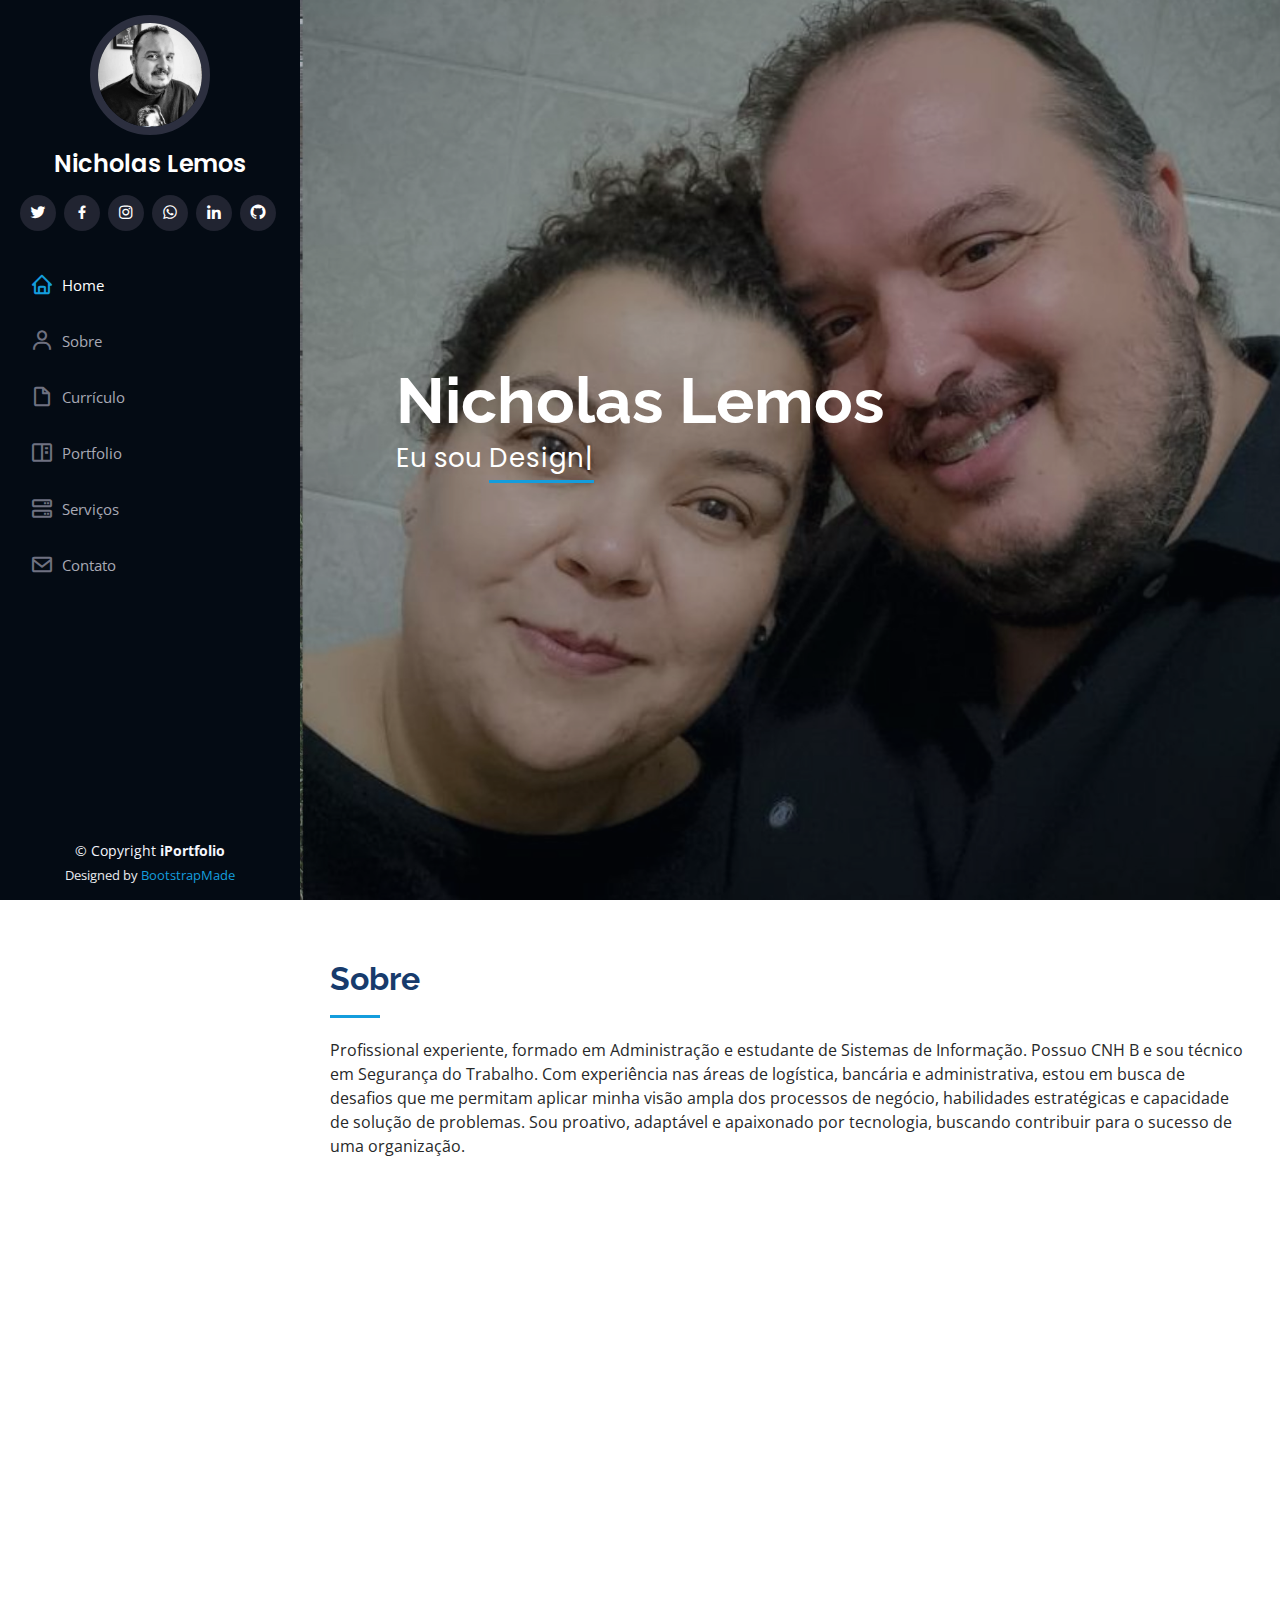
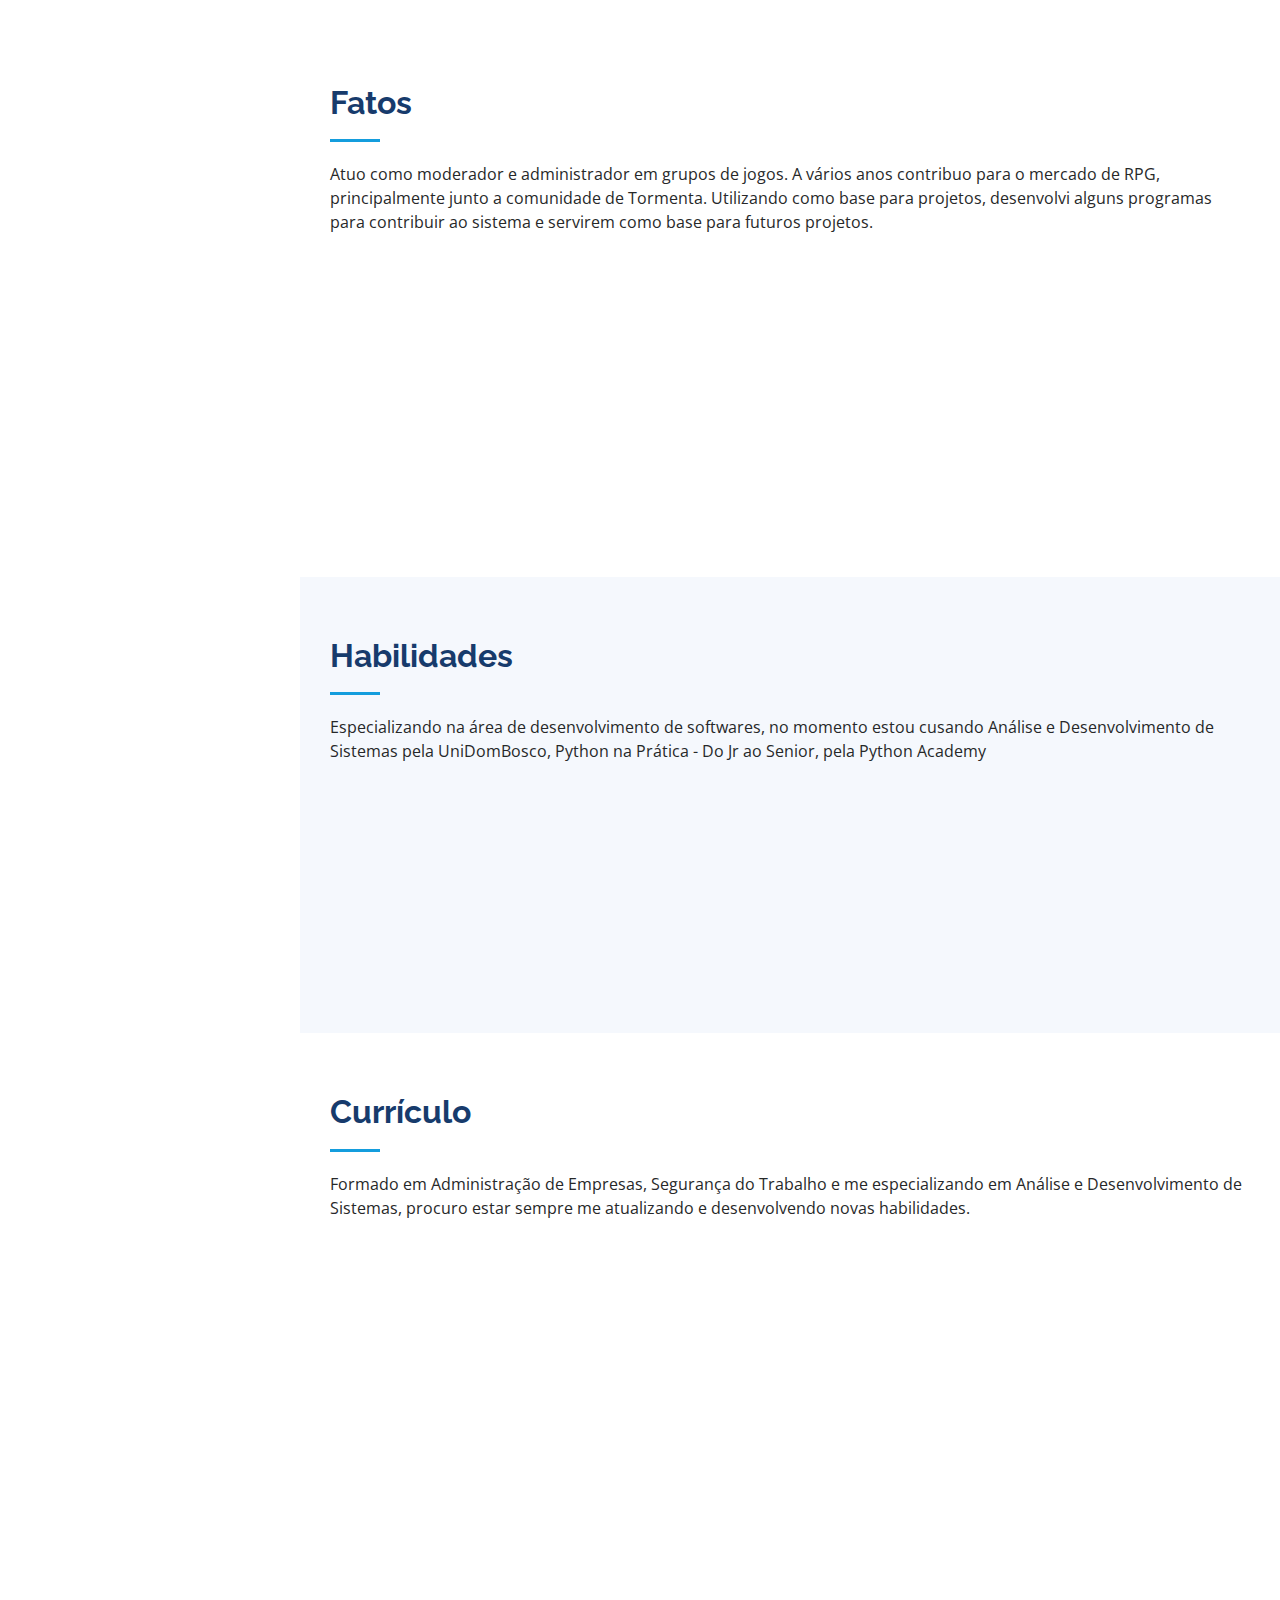
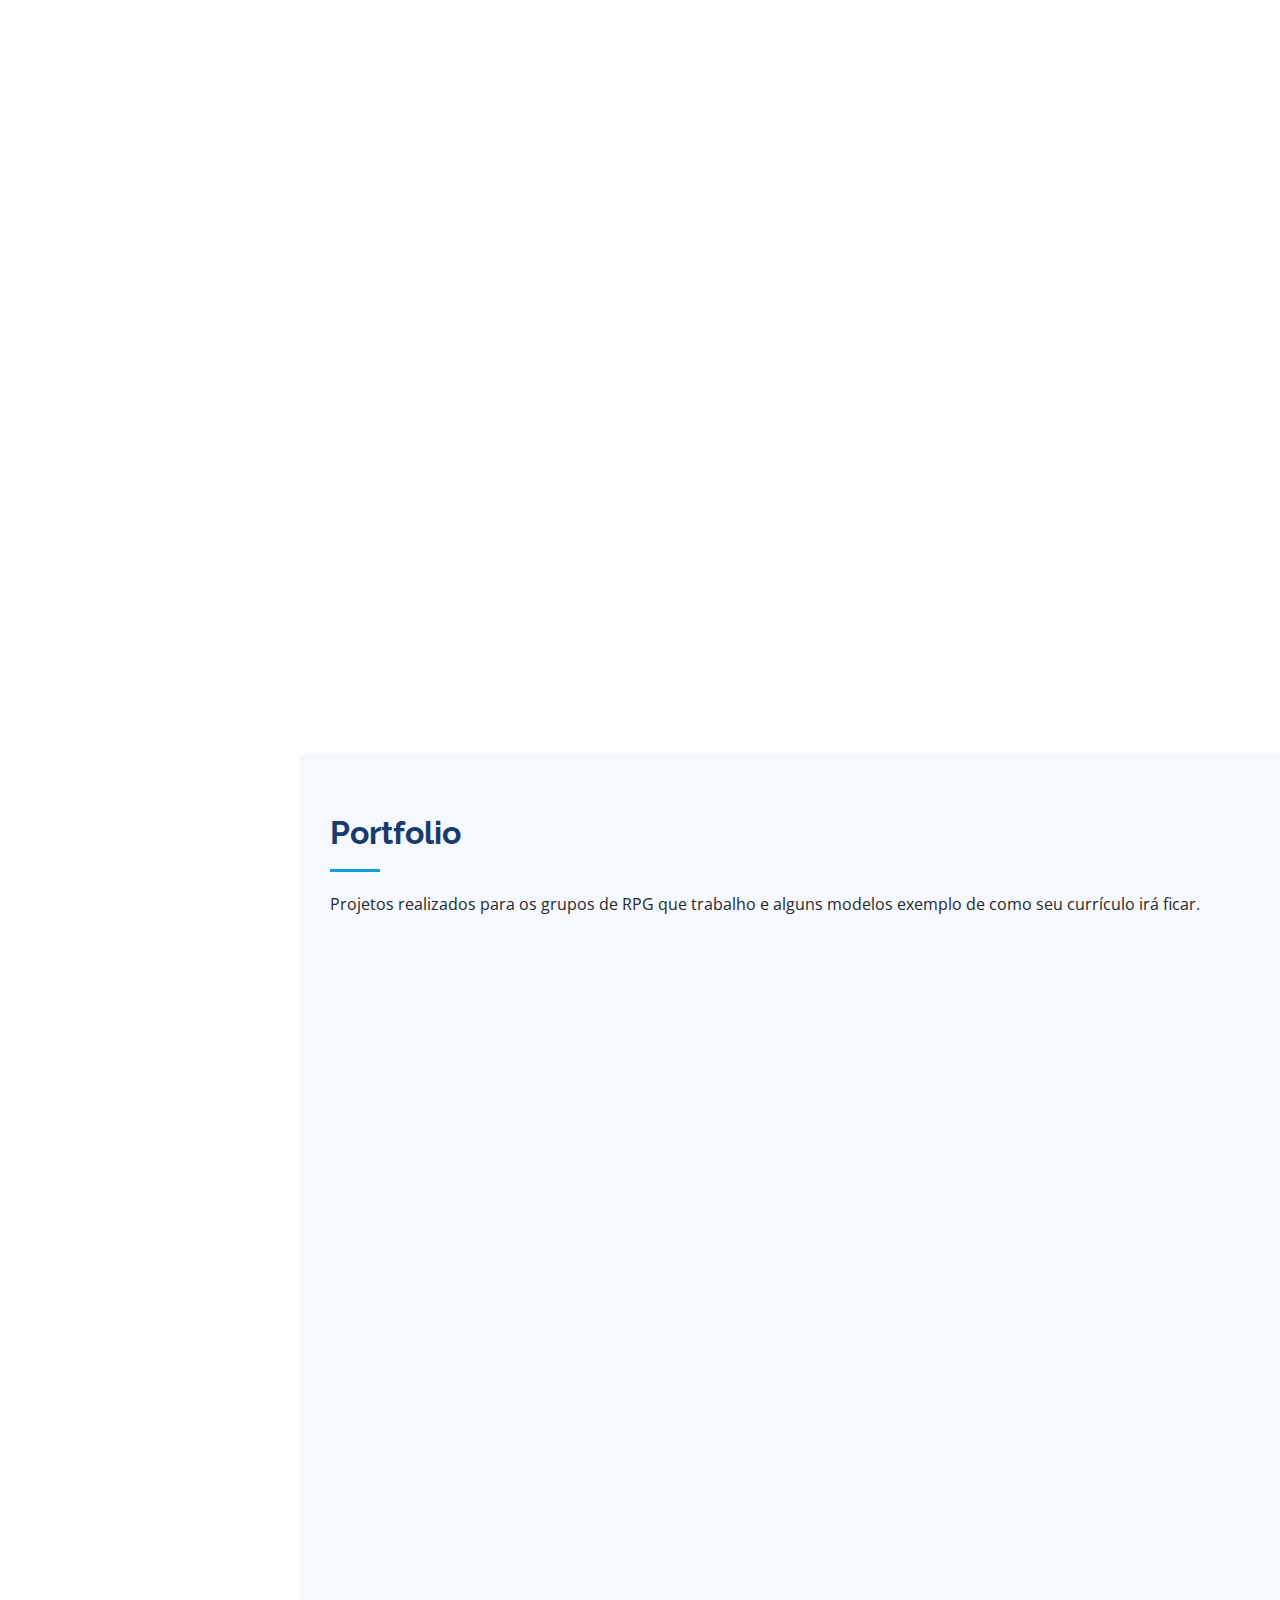
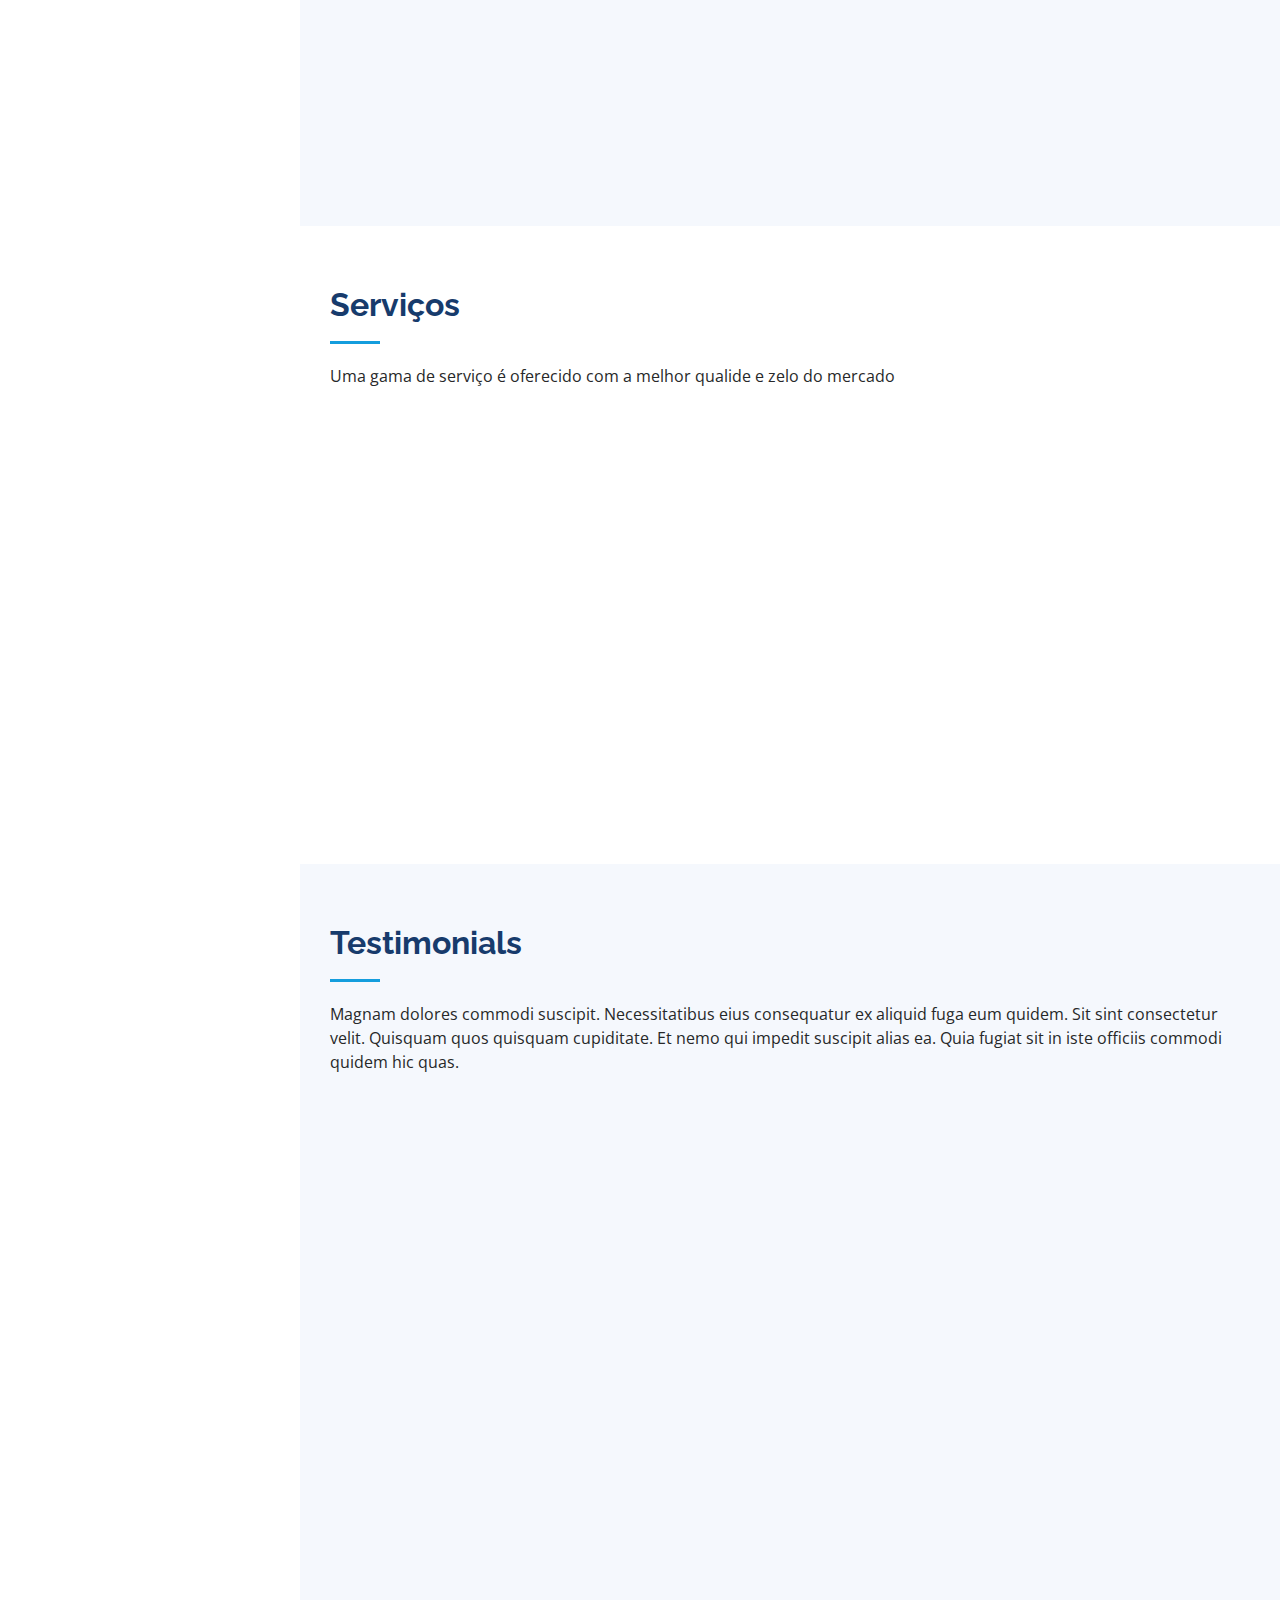
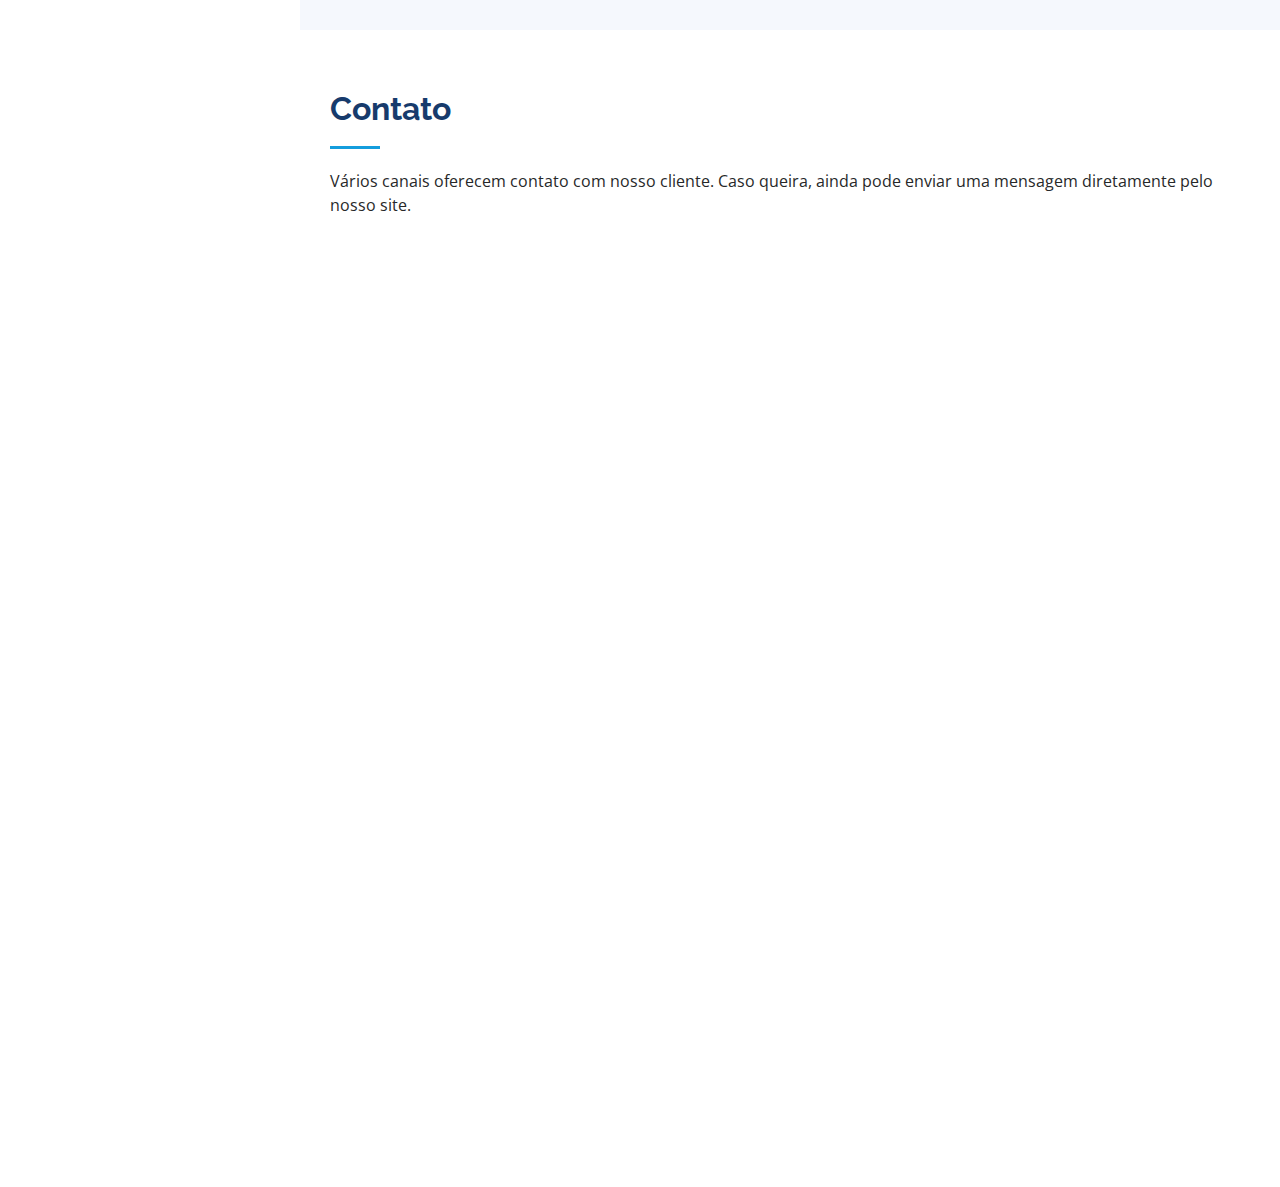
==== index.html @ f535d9cd "Update index.html" ====
<!DOCTYPE html>
<html lang="en">

<head>
  <meta charset="utf-8">
  <meta content="width=device-width, initial-scale=1.0" name="viewport">

  <title>iPortfolio Bootstrap Template - Index</title>
  <meta content="" name="description">
  <meta content="" name="keywords">

  <!-- Favicons -->
  <link href="assets/img/favicon.png" rel="icon">
  <link href="assets/img/apple-touch-icon.png" rel="apple-touch-icon">

  <!-- Google Fonts -->
  <link href="https://fonts.googleapis.com/css?family=Open+Sans:300,300i,400,400i,600,600i,700,700i|Raleway:300,300i,400,400i,500,500i,600,600i,700,700i|Poppins:300,300i,400,400i,500,500i,600,600i,700,700i" rel="stylesheet">

  <!-- Vendor CSS Files -->
  <link href="assets/vendor/aos/aos.css" rel="stylesheet">
  <link href="assets/vendor/bootstrap/css/bootstrap.min.css" rel="stylesheet">
  <link href="assets/vendor/bootstrap-icons/bootstrap-icons.css" rel="stylesheet">
  <link href="assets/vendor/boxicons/css/boxicons.min.css" rel="stylesheet">
  <link href="assets/vendor/glightbox/css/glightbox.min.css" rel="stylesheet">
  <link href="assets/vendor/swiper/swiper-bundle.min.css" rel="stylesheet">

  <!-- Template Main CSS File -->
  <link href="assets/css/style.css" rel="stylesheet">

  <!-- =======================================================
  * Template Name: iPortfolio
  * Updated: May 30 2023 with Bootstrap v5.3.0
  * Template URL: https://bootstrapmade.com/iportfolio-bootstrap-portfolio-websites-template/
  * Author: BootstrapMade.com
  * License: https://bootstrapmade.com/license/
  ======================================================== -->
</head>

<body>

  <!-- ======= Mobile nav toggle button ======= -->
  <i class="bi bi-list mobile-nav-toggle d-xl-none"></i>

  <!-- ======= Header ======= -->
  <header id="header">
    <div class="d-flex flex-column">

      <div class="profile">
        <img src="assets/img/profile-img.jpg" alt="" class="img-fluid rounded-circle">
        <h1 class="text-light"><a href="index.html">Nicholas Lemos</a></h1>
        <div class="social-links mt-3 text-center">
          <a href="https://twitter.com/Nicholemos" class="twitter" target="_blank"><i class="bx bxl-twitter"></i></a>
          <a href="https://www.facebook.com/nicholas.lemos" class="facebook" target="_blank"><i class="bx bxl-facebook"></i></a>
          <a href="https://www.instagram.com/nicholas.lemos/" class="instagram" target="_blank"><i class="bx bxl-instagram"></i></a>
          <a href="https://api.whatsapp.com/send?phone=5531992825753&text=Me%20chame,%20respondo%20o%20mais%20breve%20poss%C3%ADvel" class="whatsapp" target="_blank"><i class="bx bxl-whatsapp"></i></a>
          <a href="https://www.linkedin.com/in/nicholas-lemos/" class="linkedin" target="_blank"><i class="bx bxl-linkedin"></i></a>
          <a href="https://nicholemos.github.io/" class="github" target="_blank"><i class="bx bxl-github"></i></a>
        </div>
      </div>

      <nav id="navbar" class="nav-menu navbar">
        <ul>
          <li><a href="#hero" class="nav-link scrollto active"><i class="bx bx-home"></i> <span>Home</span></a></li>
          <li><a href="#about" class="nav-link scrollto"><i class="bx bx-user"></i> <span>Sobre</span></a></li>
          <li><a href="#resume" class="nav-link scrollto"><i class="bx bx-file-blank"></i> <span>Currículo</span></a></li>
          <li><a href="#portfolio" class="nav-link scrollto"><i class="bx bx-book-content"></i> <span>Portfolio</span></a></li>
          <li><a href="#services" class="nav-link scrollto"><i class="bx bx-server"></i> <span>Serviços</span></a></li>
          <li><a href="#contact" class="nav-link scrollto"><i class="bx bx-envelope"></i> <span>Contato</span></a></li>
        </ul>
      </nav><!-- .nav-menu -->
    </div>
  </header><!-- End Header -->

  <!-- ======= Hero Section ======= -->
  <section id="hero" class="d-flex flex-column justify-content-center align-items-center">
    <div class="hero-container" data-aos="fade-in">
      <h1>Nicholas Lemos</h1>
      <p>Eu sou <span class="typed" data-typed-items="Designer, Desenvolvedor, Freelancer, Fotógrafo, RPGista"></span></p>
    </div>
  </section><!-- End Hero -->

  <main id="main">

    <!-- ======= About Section ======= -->
    <section id="about" class="about">
      <div class="container">

        <div class="section-title">
          <h2>Sobre</h2>
          <p>Profissional experiente, formado em Administração e estudante de Sistemas de Informação. Possuo CNH B e sou técnico em Segurança do Trabalho. Com experiência nas áreas de logística, bancária e administrativa, estou em busca de desafios que me permitam aplicar minha visão ampla dos processos de negócio, habilidades estratégicas e capacidade de solução de problemas. Sou proativo, adaptável e apaixonado por tecnologia, buscando contribuir para o sucesso de uma organização.</p>
        </div>

        <div class="row">
          <div class="col-lg-4" data-aos="fade-right">
            <img src="assets/img/profile-img.jpg" class="img-fluid" alt="">
          </div>
          <div class="col-lg-8 pt-4 pt-lg-0 content" data-aos="fade-left">
            <h3>Web Designer &amp;Desenvolvedor Web.</h3>
            <p class="fst-italic">
              Tenho me especializado nas áreas de tecnologia, cursando Banco de Dados, Desenvolvimento de Jogos, Programação Web, Python, HTML, css, javascript. 
            </p>
            <div class="row">
              <div class="col-lg-6">
                <ul>
                  <li><i class="bi bi-chevron-right"></i> <strong>Nascimentop:</strong> <span>5 Março 1982</span></li>
                  <li><i class="bi bi-chevron-right"></i> <strong>Website:</strong> <span>https://nicholemos.github.io/</span></li>
                  <li><i class="bi bi-chevron-right"></i> <strong>Telefone:</strong> <span>+55 31 99282-5753</span></li>
                  <li><i class="bi bi-chevron-right"></i> <strong>Cidade:</strong> <span>Contagem, MG</span></li>
                </ul>
              </div>
              <div class="col-lg-6">
                <ul>
                  <li><i class="bi bi-chevron-right"></i> <strong>Age:</strong> <span>30</span></li>
                  <li><i class="bi bi-chevron-right"></i> <strong>Degree:</strong> <span>Master</span></li>
                  <li><i class="bi bi-chevron-right"></i> <strong>PhEmailone:</strong> <span>email@example.com</span></li>
                  <li><i class="bi bi-chevron-right"></i> <strong>Freelance:</strong> <span>Available</span></li>
                </ul>
              </div>
            </div>
            <p>
              Desde de a mudança de área, estou me especializando cada vez mais em tecnologia e ser reconhecido como profissional. Sei que ainda tenho muito a aprender, mas com as novidades e avanços, não existe melhor momento para estar estudando novamente.
            </p>
          </div>
        </div>

      </div>
    </section><!-- End About Section -->

    <!-- ======= Facts Section ======= -->
    <section id="facts" class="facts">
      <div class="container">

        <div class="section-title">
          <h2>Fatos</h2>
          <p>Atuo como moderador e administrador em grupos de jogos. A vários anos contribuo para o mercado de RPG, principalmente junto a comunidade de Tormenta. Utilizando como base para projetos, desenvolvi alguns programas para contribuir ao sistema e servirem como base para futuros projetos.</p>
        </div>

        <div class="row no-gutters">

          <div class="col-lg-3 col-md-6 d-md-flex align-items-md-stretch" data-aos="fade-up">
            <div class="count-box">
              <i class="bi bi-emoji-smile"></i>
              <span data-purecounter-start="0" data-purecounter-end="151" data-purecounter-duration="1" class="purecounter"></span>
              <p><strong>Clientes Satisfeitos</strong> Comunidade Tormenta 20 e servidor Armada de Vectorius</p>
            </div>
          </div>

          <div class="col-lg-3 col-md-6 d-md-flex align-items-md-stretch" data-aos="fade-up" data-aos-delay="100">
            <div class="count-box">
              <i class="bi bi-journal-richtext"></i>
              <span data-purecounter-start="0" data-purecounter-end="3" data-purecounter-duration="1" class="purecounter"></span>
              <p><strong>Projetos Concluídos</strong> Poucos por enquanto, mas todos dedicados e sempre evoluindo.</p>
            </div>
          </div>

          <div class="col-lg-3 col-md-6 d-md-flex align-items-md-stretch" data-aos="fade-up" data-aos-delay="200">
            <div class="count-box">
              <i class="bi bi-headset"></i>
              <span data-purecounter-start="0" data-purecounter-end="1000" data-purecounter-duration="1" class="purecounter"></span>
              <p><strong>Horas de Suporte</strong> Sempre disponível para ajudar</p>
            </div>
          </div>

          <div class="col-lg-3 col-md-6 d-md-flex align-items-md-stretch" data-aos="fade-up" data-aos-delay="300">
            <div class="count-box">
              <i class="bi bi-people"></i>
              <span data-purecounter-start="0" data-purecounter-end="12" data-purecounter-duration="1" class="purecounter"></span>
              <p><strong>Experiências</strong> Várias áreas de trabalho, vastos conhecimentos</p>
            </div>
          </div>

        </div>

      </div>
    </section><!-- End Facts Section -->

    <!-- ======= Skills Section ======= -->
    <section id="skills" class="skills section-bg">
      <div class="container">

        <div class="section-title">
          <h2>Habilidades</h2>
          <p>Especializando na área de desenvolvimento de softwares, no momento estou cusando Análise e Desenvolvimento de Sistemas pela UniDomBosco, Python na Prática - Do Jr ao Senior, pela Python Academy</p>
        </div>

        <div class="row skills-content">

          <div class="col-lg-6" data-aos="fade-up">

            <div class="progress">
              <span class="skill">HTML <i class="val">100%</i></span>
              <div class="progress-bar-wrap">
                <div class="progress-bar" role="progressbar" aria-valuenow="100" aria-valuemin="0" aria-valuemax="100"></div>
              </div>
            </div>

            <div class="progress">
              <span class="skill">CSS <i class="val">90%</i></span>
              <div class="progress-bar-wrap">
                <div class="progress-bar" role="progressbar" aria-valuenow="90" aria-valuemin="0" aria-valuemax="100"></div>
              </div>
            </div>

            <div class="progress">
              <span class="skill">JavaScript <i class="val">75%</i></span>
              <div class="progress-bar-wrap">
                <div class="progress-bar" role="progressbar" aria-valuenow="75" aria-valuemin="0" aria-valuemax="100"></div>
              </div>
            </div>

          </div>

          <div class="col-lg-6" data-aos="fade-up" data-aos-delay="100">

            <div class="progress">
              <span class="skill">PHP <i class="val">80%</i></span>
              <div class="progress-bar-wrap">
                <div class="progress-bar" role="progressbar" aria-valuenow="80" aria-valuemin="0" aria-valuemax="100"></div>
              </div>
            </div>

            <div class="progress">
              <span class="skill">Python <i class="val">70%</i></span>
              <div class="progress-bar-wrap">
                <div class="progress-bar" role="progressbar" aria-valuenow="70" aria-valuemin="0" aria-valuemax="100"></div>
              </div>
            </div>

            <div class="progress">
              <span class="skill">Photoshop <i class="val">55%</i></span>
              <div class="progress-bar-wrap">
                <div class="progress-bar" role="progressbar" aria-valuenow="55" aria-valuemin="0" aria-valuemax="100"></div>
              </div>
            </div>

          </div>

        </div>

      </div>
    </section><!-- End Skills Section -->

    <!-- ======= Resume Section ======= -->
    <section id="resume" class="resume">
      <div class="container">

        <div class="section-title">
          <h2>Currículo</h2>
          <p>Formado em Administração de Empresas, Segurança do Trabalho e me especializando em Análise e Desenvolvimento de Sistemas, procuro estar sempre me atualizando e desenvolvendo novas habilidades. </p>
        </div>

        <div class="row">
          <div class="col-lg-6" data-aos="fade-up">
            <h3 class="resume-title">Principal</h3>
            <div class="resume-item pb-0">
              <h4>Nicholas Lemos</h4>
              <p><em>Programador com experiência administrativa, pontual, focado em atender as necessidades dos clientes, mais de 10 anos atuando com gestão de pessoas e materiais.</em></p>
              <ul>
                <li>Rua Presbítero João Rosa da Silva, 858, Contagem, MG</li>
                <li>(31) 99282-5753</li>
                <li>nicholas.lemos.ceb@gmail.com</li>
              </ul>
            </div>

            <h3 class="resume-title">Formação</h3>
            <div class="resume-item">
              <h4>Análise e Desenvolvimento de Sistemas</h4>
              <h5>2023 - cursando</h5>
              <p><em>UniDomBosco, EAD</em></p>
              <p>Lógica Computacional Aplicada, Sistema de Informação, Sistemas Operacionais, Rede e Arquitetura de Computadores</p>
            </div>
            <div class="resume-item">
              <h4>Técnico em Segurança do Trabalho</h4>
              <h5>2013- 2015</h5>
              <p><em>SENAI Franca, Franca, SP</em></p>
              <p>Fundamentos de Saúde e Segurança do Trabalho, Riscos Ambientais, Avaliação de Agentes Ambientais, Desenvolvimento de Ações Educativas, Normas Regulamentadoras, Análise de Acidentes </p>
            </div>
            <div class="resume-item">
              <h4>Bacharelado em Administração de Empresas</h4>
              <h5>2006- 2009</h5>
              <p><em>Faculdade Promove de Sete Lagoas, Sete Lagoas, MG</em></p>
              <p>Disciplinas de Administração, Gestão Financeira, Introdução à Recursos Humanos, Práticas Administrativas</p>
            </div>
          </div>
          <div class="col-lg-6" data-aos="fade-up" data-aos-delay="100">
            <h3 class="resume-title">Experiencia Professional</h3>
            <div class="resume-item">
              <h4>COBRADOR INTERNO</h4>
              <h5>Julho 2019 - Setembro 2021</h5>
              <p><em>AÇÃO CONTACT CENTER, Belo Horizonte, MG </em></p>
              <ul>
                <li>Abordagem ativa de clientes</li>
                <li>Recuperação de crédito pessoal</li>
                <li>Negociação de dívidas em atraso / perdas</li>
              </ul>
            </div>
            <div class="resume-item">
              <h4>AGENTE CENSITÁRIO REGIONAL</h4>
              <h5>Agosto 2017 - Junho 2018</h5>
              <p><em>IBGE - Instituto Brasileiro de Geografia e Estatística, Pará de Minas, MG</em></p>
              <ul>
                <li>Gestão da equipe de Recenseadores e Agentes na realização do Censo Agropecuário 2017, Pará de Minas</li>
                <li>Vistoria de setores, planejamento de escalas, gestão de recursos e pessoal</li>
                <li>Relatórios de produtividade e distribuição de tarefas</li>
              </ul>
            </div>
          </div>
        </div>

      </div>
    </section><!-- End Resume Section -->

    <!-- ======= Portfolio Section ======= -->
    <section id="portfolio" class="portfolio section-bg">
      <div class="container">

        <div class="section-title">
          <h2>Portfolio</h2>
          <p>Projetos realizados para os grupos de RPG que trabalho e alguns modelos exemplo de como seu currículo irá ficar. </p>
        </div>

        <div class="row" data-aos="fade-up">
          <div class="col-lg-12 d-flex justify-content-center">
            <ul id="portfolio-flters">
              <li data-filter="*" class="filter-active">All</li>
              <li data-filter=".filter-app">App</li>
              <li data-filter=".filter-card">Card</li>
              <li data-filter=".filter-web">Web</li>
            </ul>
          </div>
        </div>

        <div class="row portfolio-container" data-aos="fade-up" data-aos-delay="100">

          <div class="col-lg-4 col-md-6 portfolio-item filter-app">
            <div class="portfolio-wrap">
              <img src="assets/img/portfolio/portfolio-1.jpg" class="img-fluid" alt="">
              <div class="portfolio-links">
                <a href="assets/img/portfolio/portfolio-1.jpg" data-gallery="portfolioGallery" class="portfolio-lightbox" title="App 1"><i class="bx bx-plus"></i></a>
                <a href="https://nicholemos.github.io/" target="_blank" title="More Details"><i class="bx bx-link"></i></a>
              </div>
            </div>
          </div>

          <div class="col-lg-4 col-md-6 portfolio-item filter-web">
            <div class="portfolio-wrap">
              <img src="assets/img/portfolio/portfolio-2.jpg" class="img-fluid" alt="">
              <div class="portfolio-links">
                <a href="assets/img/portfolio/portfolio-2.jpg" data-gallery="portfolioGallery" class="portfolio-lightbox" title="Web 3"><i class="bx bx-plus"></i></a>
                <a href="portfolio-details.html" title="More Details"><i class="bx bx-link"></i></a>
              </div>
            </div>
          </div>

          <div class="col-lg-4 col-md-6 portfolio-item filter-app">
            <div class="portfolio-wrap">
              <img src="assets/img/portfolio/portfolio-3.jpg" class="img-fluid" alt="">
              <div class="portfolio-links">
                <a href="assets/img/portfolio/portfolio-3.jpg" data-gallery="portfolioGallery" class="portfolio-lightbox" title="App 2"><i class="bx bx-plus"></i></a>
                <a href="https://nicholemos.github.io/calculadoraND_Tormenta/" target="_blank" title="More Details"><i class="bx bx-link"></i></a>
              </div>
            </div>
          </div>

          <div class="col-lg-4 col-md-6 portfolio-item filter-card">
            <div class="portfolio-wrap">
              <img src="assets/img/portfolio/portfolio-4.jpg" class="img-fluid" alt="">
              <div class="portfolio-links">
                <a href="assets/img/portfolio/portfolio-4.jpg" data-gallery="portfolioGallery" class="portfolio-lightbox" title="Card 2"><i class="bx bx-plus"></i></a>
                <a href="portfolio-details.html" title="More Details"><i class="bx bx-link"></i></a>
              </div>
            </div>
          </div>

          <div class="col-lg-4 col-md-6 portfolio-item filter-web">
            <div class="portfolio-wrap">
              <img src="assets/img/portfolio/portfolio-5.jpg" class="img-fluid" alt="">
              <div class="portfolio-links">
                <a href="assets/img/portfolio/portfolio-5.jpg" data-gallery="portfolioGallery" class="portfolio-lightbox" title="Web 2"><i class="bx bx-plus"></i></a>
                <a href="portfolio-details.html" title="More Details"><i class="bx bx-link"></i></a>
              </div>
            </div>
          </div>

          <div class="col-lg-4 col-md-6 portfolio-item filter-app">
            <div class="portfolio-wrap">
              <img src="assets/img/portfolio/portfolio-6.jpg" class="img-fluid" alt="">
              <div class="portfolio-links">
                <a href="assets/img/portfolio/portfolio-6.jpg" data-gallery="portfolioGallery" class="portfolio-lightbox" title="App 3"><i class="bx bx-plus"></i></a>
                <a href="https://nicholemos.github.io/Dominio/" target="_blank" title="More Details"><i class="bx bx-link"></i></a>
              </div>
            </div>
          </div>

          <div class="col-lg-4 col-md-6 portfolio-item filter-card">
            <div class="portfolio-wrap">
              <img src="assets/img/portfolio/portfolio-7.jpg" class="img-fluid" alt="">
              <div class="portfolio-links">
                <a href="assets/img/portfolio/portfolio-7.jpg" data-gallery="portfolioGallery" class="portfolio-lightbox" title="Card 1"><i class="bx bx-plus"></i></a>
                <a href="portfolio-details.html" title="More Details"><i class="bx bx-link"></i></a>
              </div>
            </div>
          </div>

          <div class="col-lg-4 col-md-6 portfolio-item filter-card">
            <div class="portfolio-wrap">
              <img src="assets/img/portfolio/portfolio-8.jpg" class="img-fluid" alt="">
              <div class="portfolio-links">
                <a href="assets/img/portfolio/portfolio-8.jpg" data-gallery="portfolioGallery" class="portfolio-lightbox" title="Card 3"><i class="bx bx-plus"></i></a>
                <a href="portfolio-details.html" title="More Details"><i class="bx bx-link"></i></a>
              </div>
            </div>
          </div>

          <div class="col-lg-4 col-md-6 portfolio-item filter-web">
            <div class="portfolio-wrap">
              <img src="assets/img/portfolio/portfolio-9.jpg" class="img-fluid" alt="">
              <div class="portfolio-links">
                <a href="assets/img/portfolio/portfolio-9.jpg" data-gallery="portfolioGallery" class="portfolio-lightbox" title="Web 3"><i class="bx bx-plus"></i></a>
                <a href="portfolio-details.html" title="More Details"><i class="bx bx-link"></i></a>
              </div>
            </div>
          </div>

        </div>

      </div>
    </section><!-- End Portfolio Section -->

    <!-- ======= Services Section ======= -->
    <section id="services" class="services">
      <div class="container">

        <div class="section-title">
          <h2>Serviços</h2>
          <p>Uma gama de serviço é oferecido com a melhor qualide e zelo do mercado</p>
        </div>

        <div class="row">
          <div class="col-lg-4 col-md-6 icon-box" data-aos="fade-up">
            <div class="icon"><i class="bi bi-briefcase"></i></div>
            <h4 class="title"><a href="">Mala Direta</a></h4>
            <p class="description">Envie as atualizações diretamente a seus clientes. Com a mala direta, eles ficam sabendo das suas novidades antes de todos.</p>
          </div>
          <div class="col-lg-4 col-md-6 icon-box" data-aos="fade-up" data-aos-delay="100">
            <div class="icon"><i class="bi bi-card-checklist"></i></div>
            <h4 class="title"><a href="">Dolor Sitema</a></h4>
            <p class="description">Minim veniam, quis nostrud exercitation ullamco laboris nisi ut aliquip ex ea commodo consequat tarad limino ata</p>
          </div>
          <div class="col-lg-4 col-md-6 icon-box" data-aos="fade-up" data-aos-delay="200">
            <div class="icon"><i class="bi bi-bar-chart"></i></div>
            <h4 class="title"><a href="">Sed ut perspiciatis</a></h4>
            <p class="description">Duis aute irure dolor in reprehenderit in voluptate velit esse cillum dolore eu fugiat nulla pariatur</p>
          </div>
          <div class="col-lg-4 col-md-6 icon-box" data-aos="fade-up" data-aos-delay="300">
            <div class="icon"><i class="bi bi-binoculars"></i></div>
            <h4 class="title"><a href="">Magni Dolores</a></h4>
            <p class="description">Excepteur sint occaecat cupidatat non proident, sunt in culpa qui officia deserunt mollit anim id est laborum</p>
          </div>
          <div class="col-lg-4 col-md-6 icon-box" data-aos="fade-up" data-aos-delay="400">
            <div class="icon"><i class="bi bi-brightness-high"></i></div>
            <h4 class="title"><a href="">Nemo Enim</a></h4>
            <p class="description">At vero eos et accusamus et iusto odio dignissimos ducimus qui blanditiis praesentium voluptatum deleniti atque</p>
          </div>
          <div class="col-lg-4 col-md-6 icon-box" data-aos="fade-up" data-aos-delay="500">
            <div class="icon"><i class="bi bi-calendar4-week"></i></div>
            <h4 class="title"><a href="">Eiusmod Tempor</a></h4>
            <p class="description">Et harum quidem rerum facilis est et expedita distinctio. Nam libero tempore, cum soluta nobis est eligendi</p>
          </div>
        </div>

      </div>
    </section><!-- End Services Section -->

    <!-- ======= Testimonials Section ======= -->
    <section id="testimonials" class="testimonials section-bg">
      <div class="container">

        <div class="section-title">
          <h2>Testimonials</h2>
          <p>Magnam dolores commodi suscipit. Necessitatibus eius consequatur ex aliquid fuga eum quidem. Sit sint consectetur velit. Quisquam quos quisquam cupiditate. Et nemo qui impedit suscipit alias ea. Quia fugiat sit in iste officiis commodi quidem hic quas.</p>
        </div>

        <div class="testimonials-slider swiper" data-aos="fade-up" data-aos-delay="100">
          <div class="swiper-wrapper">

            <div class="swiper-slide">
              <div class="testimonial-item" data-aos="fade-up">
                <p>
                  <i class="bx bxs-quote-alt-left quote-icon-left"></i>
                  Proin iaculis purus consequat sem cure digni ssim donec porttitora entum suscipit rhoncus. Accusantium quam, ultricies eget id, aliquam eget nibh et. Maecen aliquam, risus at semper.
                  <i class="bx bxs-quote-alt-right quote-icon-right"></i>
                </p>
                <img src="assets/img/testimonials/testimonials-1.jpg" class="testimonial-img" alt="">
                <h3>Saul Goodman</h3>
                <h4>Ceo &amp; Founder</h4>
              </div>
            </div><!-- End testimonial item -->

            <div class="swiper-slide">
              <div class="testimonial-item" data-aos="fade-up" data-aos-delay="100">
                <p>
                  <i class="bx bxs-quote-alt-left quote-icon-left"></i>
                  Export tempor illum tamen malis malis eram quae irure esse labore quem cillum quid cillum eram malis quorum velit fore eram velit sunt aliqua noster fugiat irure amet legam anim culpa.
                  <i class="bx bxs-quote-alt-right quote-icon-right"></i>
                </p>
                <img src="assets/img/testimonials/testimonials-2.jpg" class="testimonial-img" alt="">
                <h3>Sara Wilsson</h3>
                <h4>Designer</h4>
              </div>
            </div><!-- End testimonial item -->

            <div class="swiper-slide">
              <div class="testimonial-item" data-aos="fade-up" data-aos-delay="200">
                <p>
                  <i class="bx bxs-quote-alt-left quote-icon-left"></i>
                  Enim nisi quem export duis labore cillum quae magna enim sint quorum nulla quem veniam duis minim tempor labore quem eram duis noster aute amet eram fore quis sint minim.
                  <i class="bx bxs-quote-alt-right quote-icon-right"></i>
                </p>
                <img src="assets/img/testimonials/testimonials-3.jpg" class="testimonial-img" alt="">
                <h3>Jena Karlis</h3>
                <h4>Store Owner</h4>
              </div>
            </div><!-- End testimonial item -->

            <div class="swiper-slide">
              <div class="testimonial-item" data-aos="fade-up" data-aos-delay="300">
                <p>
                  <i class="bx bxs-quote-alt-left quote-icon-left"></i>
                  Fugiat enim eram quae cillum dolore dolor amet nulla culpa multos export minim fugiat minim velit minim dolor enim duis veniam ipsum anim magna sunt elit fore quem dolore labore illum veniam.
                  <i class="bx bxs-quote-alt-right quote-icon-right"></i>
                </p>
                <img src="assets/img/testimonials/testimonials-4.jpg" class="testimonial-img" alt="">
                <h3>Matt Brandon</h3>
                <h4>Freelancer</h4>
              </div>
            </div><!-- End testimonial item -->

            <div class="swiper-slide">
              <div class="testimonial-item" data-aos="fade-up" data-aos-delay="400">
                <p>
                  <i class="bx bxs-quote-alt-left quote-icon-left"></i>
                  Quis quorum aliqua sint quem legam fore sunt eram irure aliqua veniam tempor noster veniam enim culpa labore duis sunt culpa nulla illum cillum fugiat legam esse veniam culpa fore nisi cillum quid.
                  <i class="bx bxs-quote-alt-right quote-icon-right"></i>
                </p>
                <img src="assets/img/testimonials/testimonials-5.jpg" class="testimonial-img" alt="">
                <h3>John Larson</h3>
                <h4>Entrepreneur</h4>
              </div>
            </div><!-- End testimonial item -->

          </div>
          <div class="swiper-pagination"></div>
        </div>

      </div>
    </section><!-- End Testimonials Section -->

    <!-- ======= Contact Section ======= -->
    <section id="contact" class="contact">
      <div class="container">

        <div class="section-title">
          <h2>Contato</h2>
          <p>Vários canais oferecem contato com nosso cliente. Caso queira, ainda pode enviar uma mensagem diretamente pelo nosso site.</p>
        </div>

        <div class="row" data-aos="fade-in">

          <div class="col-lg-5 d-flex align-items-stretch">
            <div class="info">
              <div class="address">
                <i class="bi bi-geo-alt"></i>
                <h4>Endereço:</h4>
                <p>Rua Presbítero João Rosa da Silva, 858 B, Santa Helena, Contagem -MG. CEP 32015-190</p>
              </div>

              <div class="email">
                <i class="bi bi-envelope"></i>
                <h4>Email:</h4>
                <p>nicholas.lemos.ceb@gmail.com</p>
              </div>

              <div class="phone">
                <i class="bi bi-phone"></i>
                <h4>Telefone/whatsapp:</h4>
                <p>(31) 99282-5753</p>
              </div>

              <iframe src="https://www.google.com/maps/embed?pb=!1m18!1m12!1m3!1d3750.9919276075134!2d-44.099450999999995!3d-19.924745!2m3!1f0!2f0!3f0!3m2!1i1024!2i768!4f13.1!3m3!1m2!1s0xa6eab248628ea9%3A0xddfb5dccefed7f16!2sR.%20Presb%C3%ADtero%20Jo%C3%A3o%20Rosa%20da%20Silva%2C%20858%20-%20A%20Definir%20Em%20Campo%2C%20Contagem%20-%20MG%2C%2032015-190!5e0!3m2!1spt-BR!2sbr!4v1687969355535!5m2!1spt-BR!2sbr" width="600" height="450" style="border:0;" allowfullscreen="" loading="lazy" referrerpolicy="no-referrer-when-downgrade"></iframe>
            </div>

          </div>

          <div class="col-lg-7 mt-5 mt-lg-0 d-flex align-items-stretch">
            <form action="forms/contact.php" method="post" role="form" class="php-email-form">
              <div class="row">
                <div class="form-group col-md-6">
                  <label for="name">Seu Nome</label>
                  <input type="text" name="name" class="form-control" id="name" required>
                </div>
                <div class="form-group col-md-6">
                  <label for="name">Seu Email</label>
                  <input type="email" class="form-control" name="email" id="email" required>
                </div>
              </div>
              <div class="form-group">
                <label for="name">Assunto</label>
                <input type="text" class="form-control" name="subject" id="subject" required>
              </div>
              <div class="form-group">
                <label for="name">Mensagem</label>
                <textarea class="form-control" name="message" rows="10" required></textarea>
              </div>
              <div class="my-3">
                <div class="loading">Carregando</div>
                <div class="error-message"></div>
                <div class="sent-message">Sua mensagem foi enviada. Logo lhe retornaremos. Obrigado!</div>
              </div>
              <div class="text-center"><button type="submit">Enviar Mensagem</button></div>
            </form>
          </div>

        </div>

      </div>
    </section><!-- End Contact Section -->

  </main><!-- End #main -->

  <!-- ======= Footer ======= -->
  <footer id="footer">
    <div class="container">
      <div class="copyright">
        &copy; Copyright <strong><span>iPortfolio</span></strong>
      </div>
      <div class="credits">
        <!-- All the links in the footer should remain intact. -->
        <!-- You can delete the links only if you purchased the pro version. -->
        <!-- Licensing information: https://bootstrapmade.com/license/ -->
        <!-- Purchase the pro version with working PHP/AJAX contact form: https://bootstrapmade.com/iportfolio-bootstrap-portfolio-websites-template/ -->
        Designed by <a href="https://bootstrapmade.com/">BootstrapMade</a>
      </div>
    </div>
  </footer><!-- End  Footer -->

  <a href="#" class="back-to-top d-flex align-items-center justify-content-center"><i class="bi bi-arrow-up-short"></i></a>

  <!-- Vendor JS Files -->
  <script src="assets/vendor/purecounter/purecounter_vanilla.js"></script>
  <script src="assets/vendor/aos/aos.js"></script>
  <script src="assets/vendor/bootstrap/js/bootstrap.bundle.min.js"></script>
  <script src="assets/vendor/glightbox/js/glightbox.min.js"></script>
  <script src="assets/vendor/isotope-layout/isotope.pkgd.min.js"></script>
  <script src="assets/vendor/swiper/swiper-bundle.min.js"></script>
  <script src="assets/vendor/typed.js/typed.umd.js"></script>
  <script src="assets/vendor/waypoints/noframework.waypoints.js"></script>
  <script src="assets/vendor/php-email-form/validate.js"></script>

  <!-- Template Main JS File -->
  <script src="assets/js/main.js"></script>

</body>

</html>
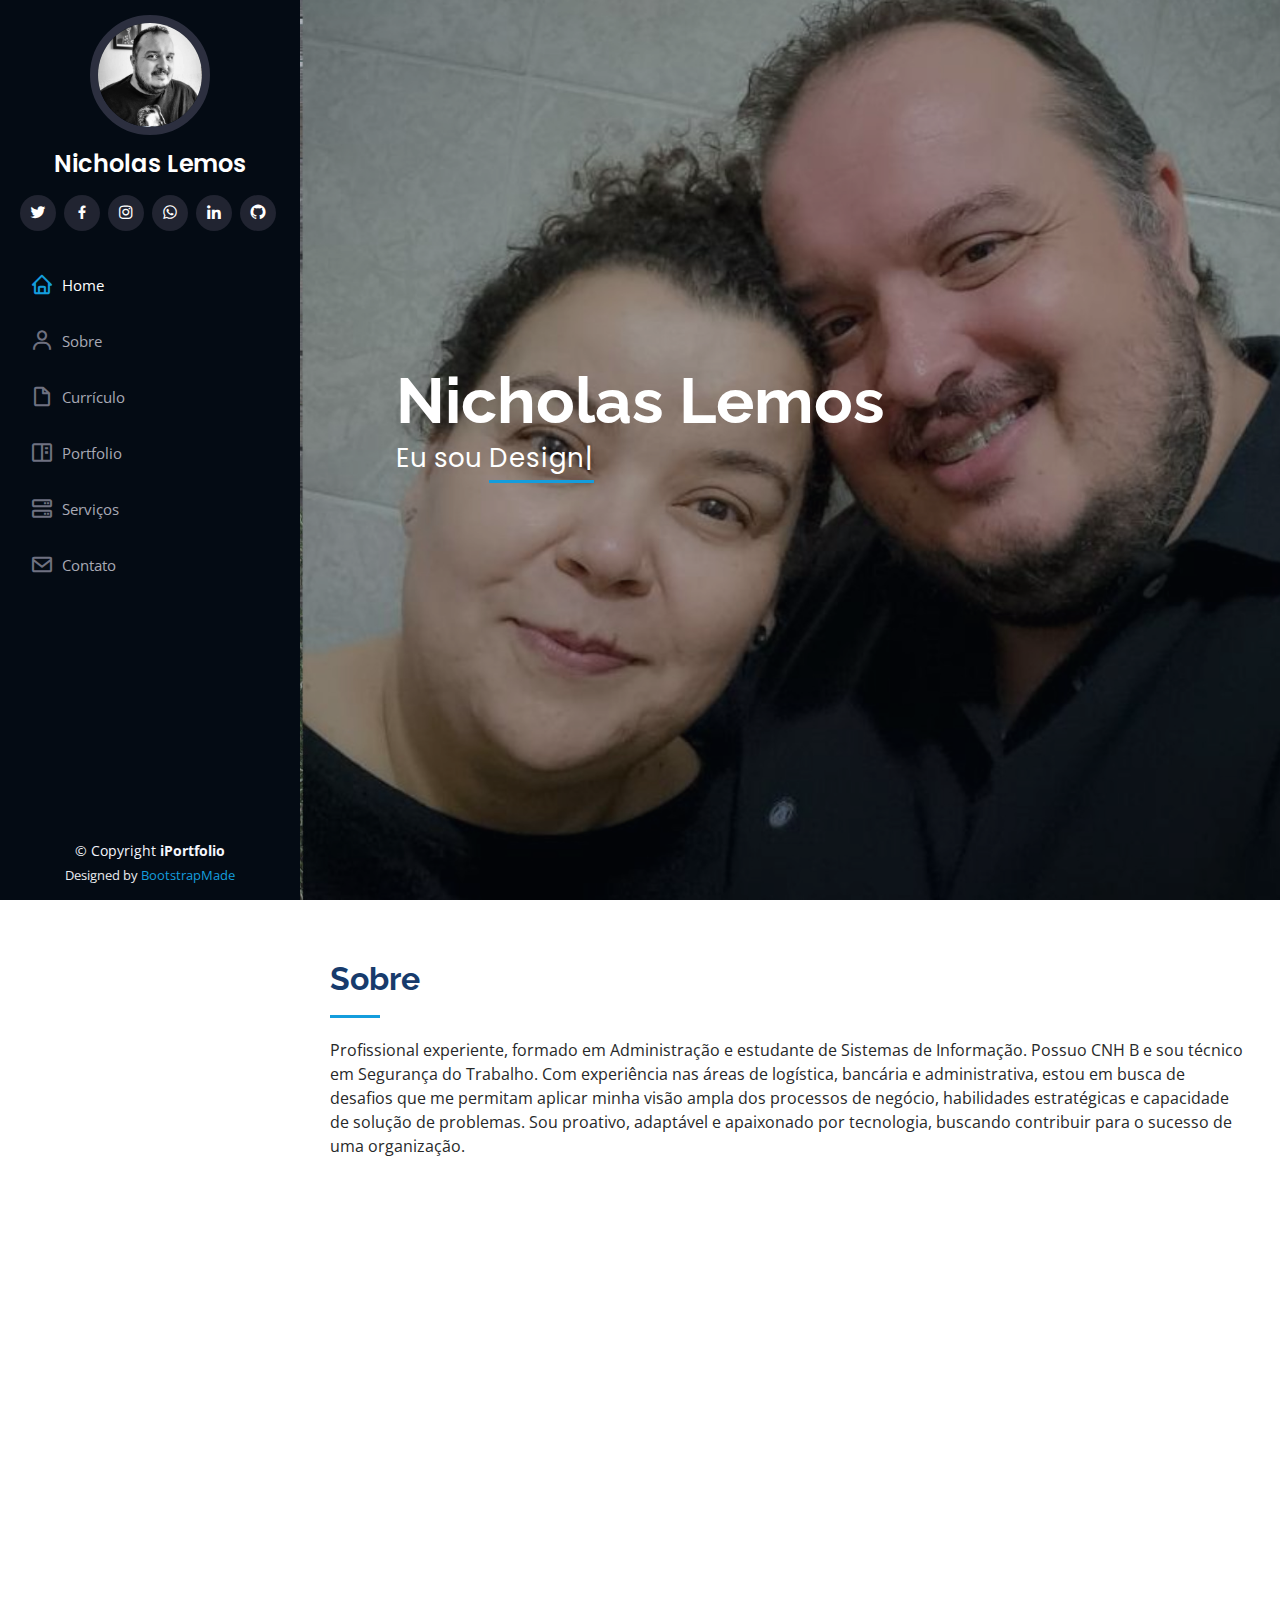
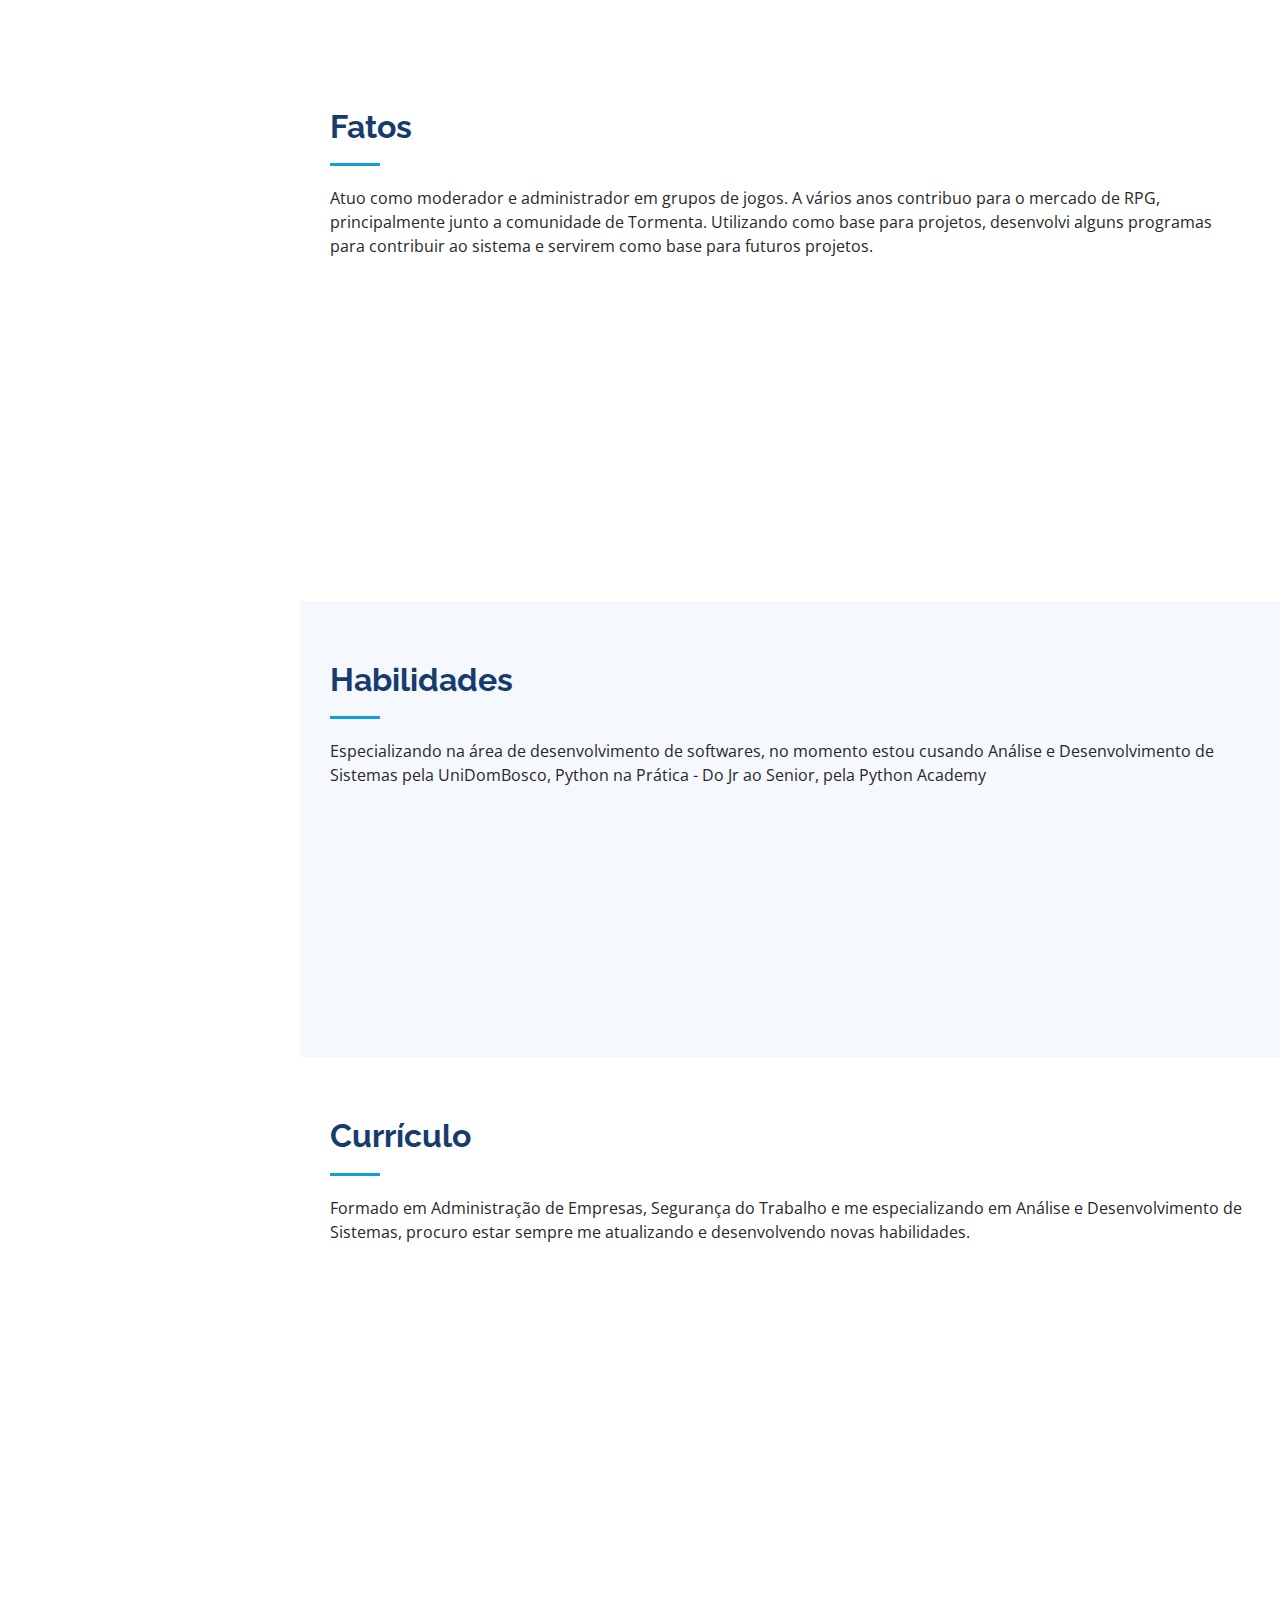
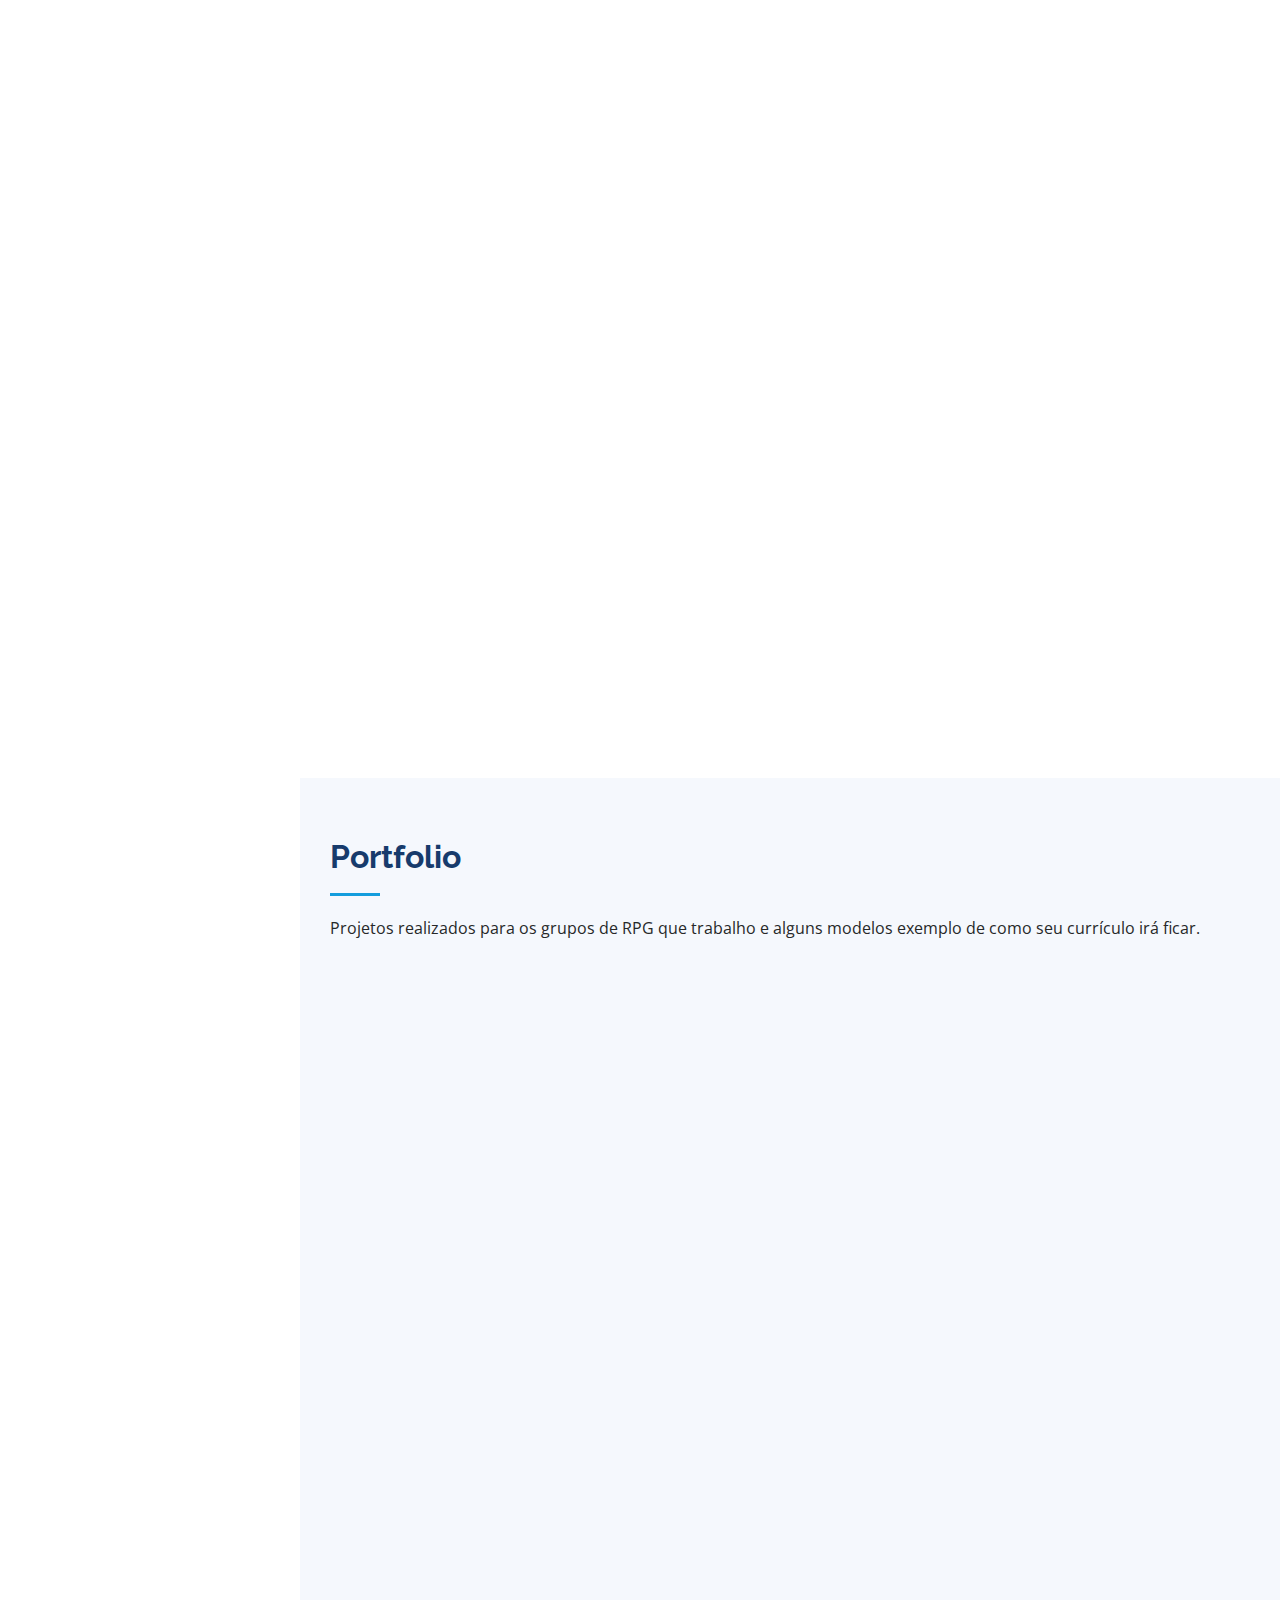
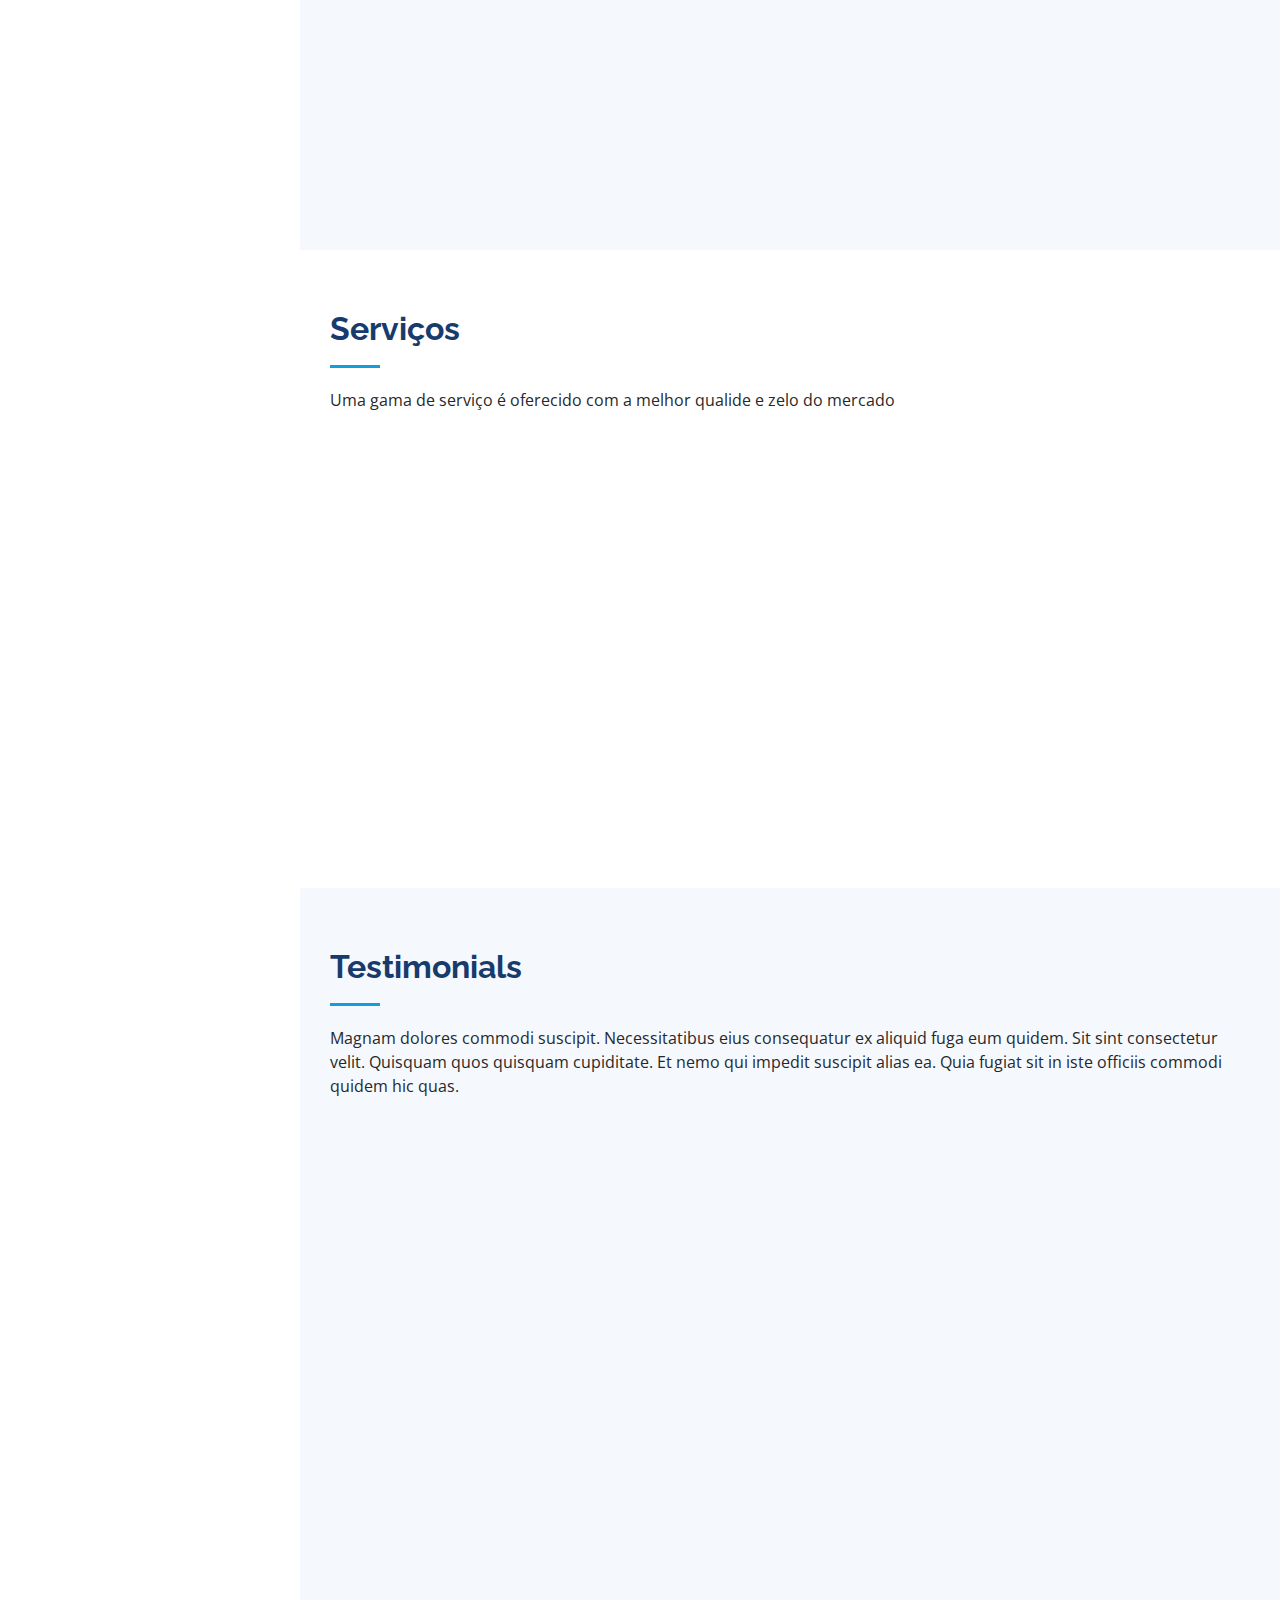
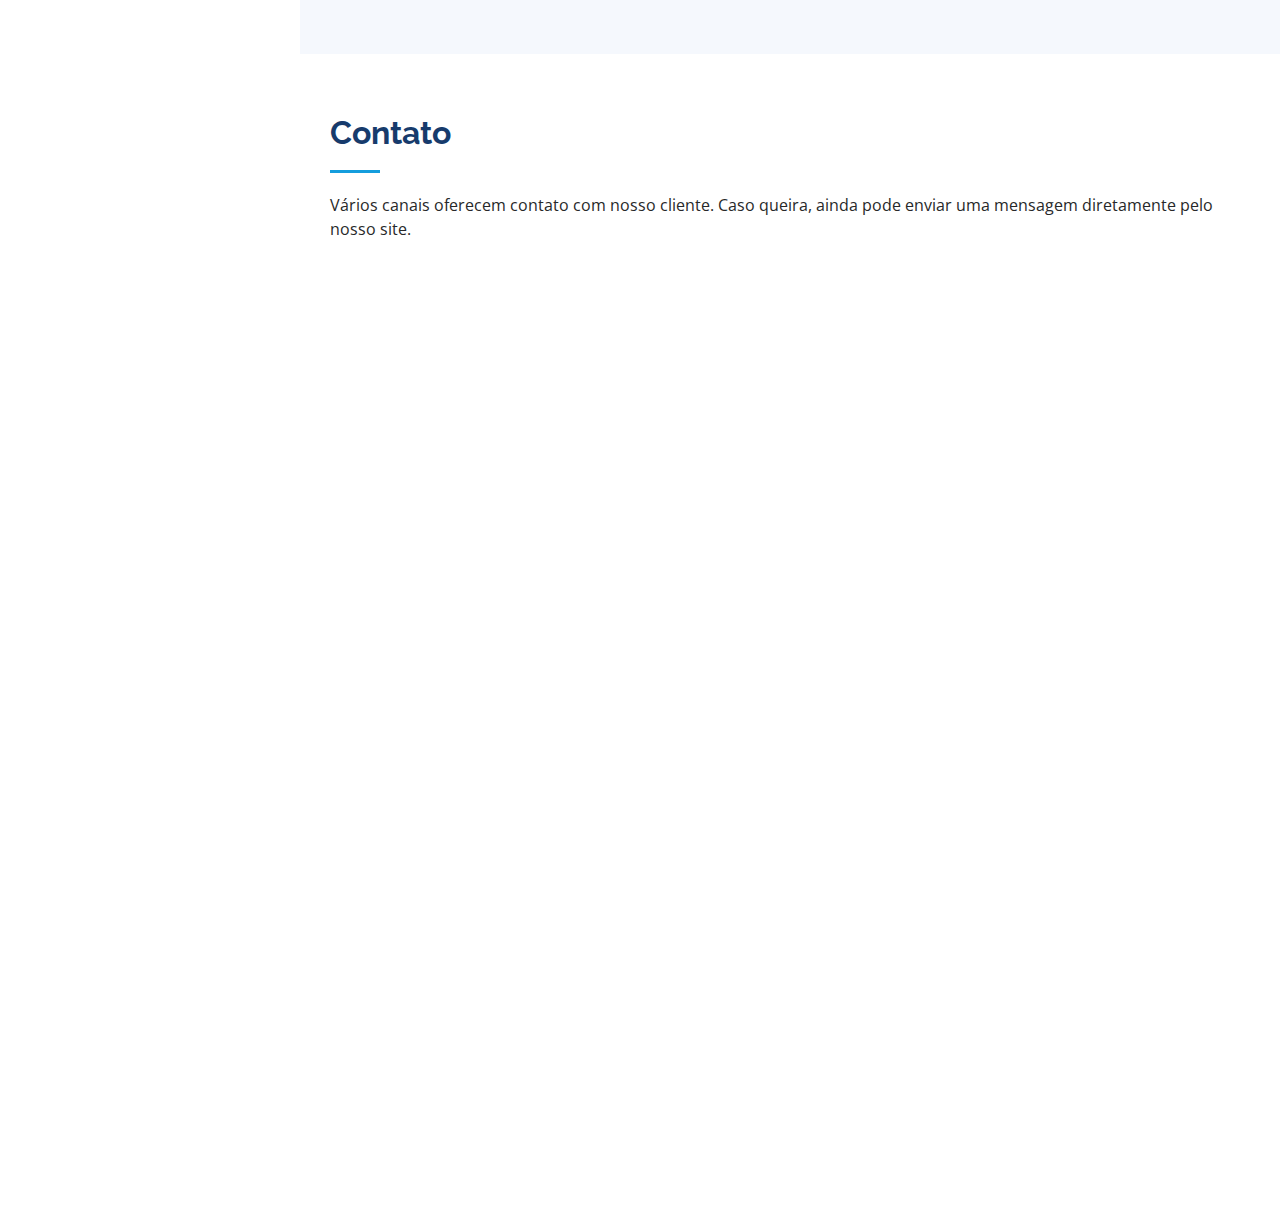
==== commit c52bf98a: "Update index.html" ====
--- a/index.html
+++ b/index.html
@@ -110,10 +110,10 @@
               </div>
               <div class="col-lg-6">
                 <ul>
-                  <li><i class="bi bi-chevron-right"></i> <strong>Age:</strong> <span>30</span></li>
-                  <li><i class="bi bi-chevron-right"></i> <strong>Degree:</strong> <span>Master</span></li>
-                  <li><i class="bi bi-chevron-right"></i> <strong>PhEmailone:</strong> <span>email@example.com</span></li>
-                  <li><i class="bi bi-chevron-right"></i> <strong>Freelance:</strong> <span>Available</span></li>
+                  <li><i class="bi bi-chevron-right"></i> <strong>Idade:</strong> <span>41</span></li>
+                  <li><i class="bi bi-chevron-right"></i> <strong>Graduação:</strong> <span>Bacharelado</span></li>
+                  <li><i class="bi bi-chevron-right"></i> <strong>E-mail:</strong> <span>nicholas.lemos.ceb@gmail.com</span></li>
+                  <li><i class="bi bi-chevron-right"></i> <strong>Freelance:</strong> <span>Disponível</span></li>
                 </ul>
               </div>
             </div>
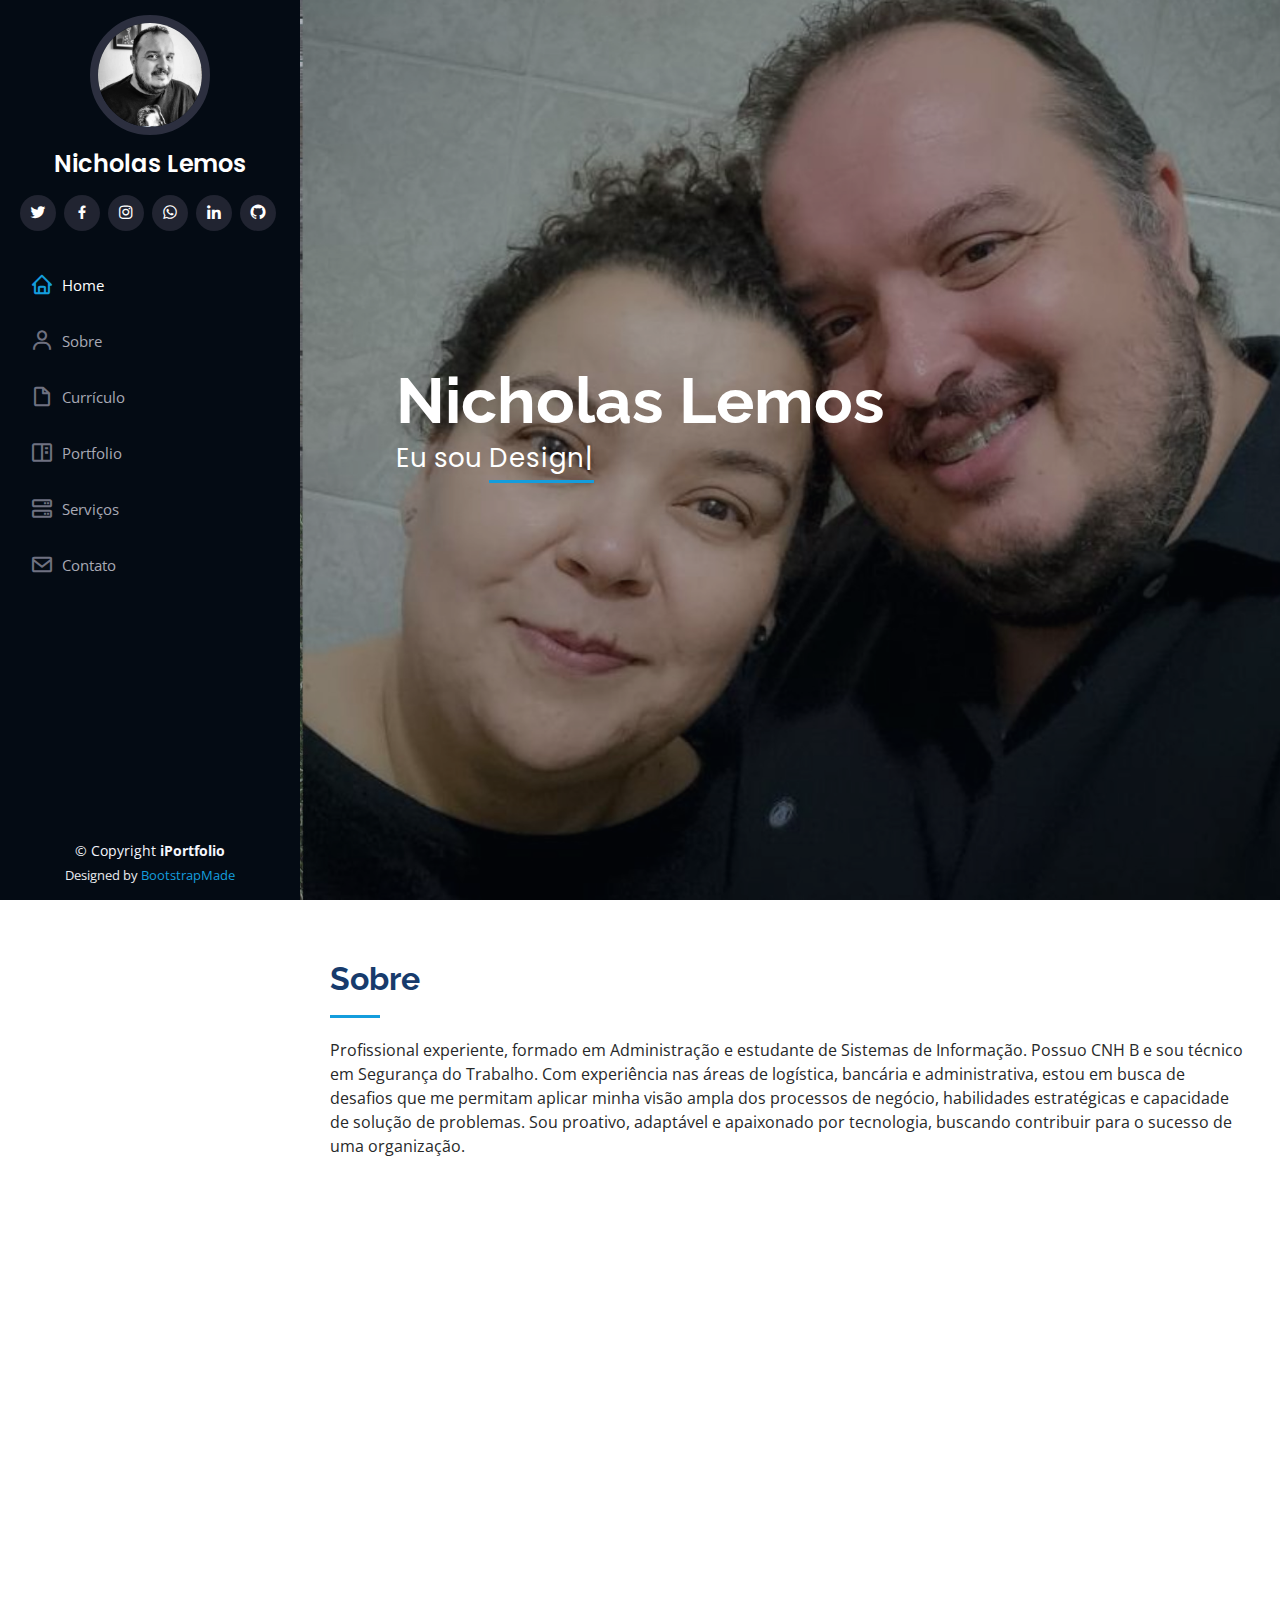
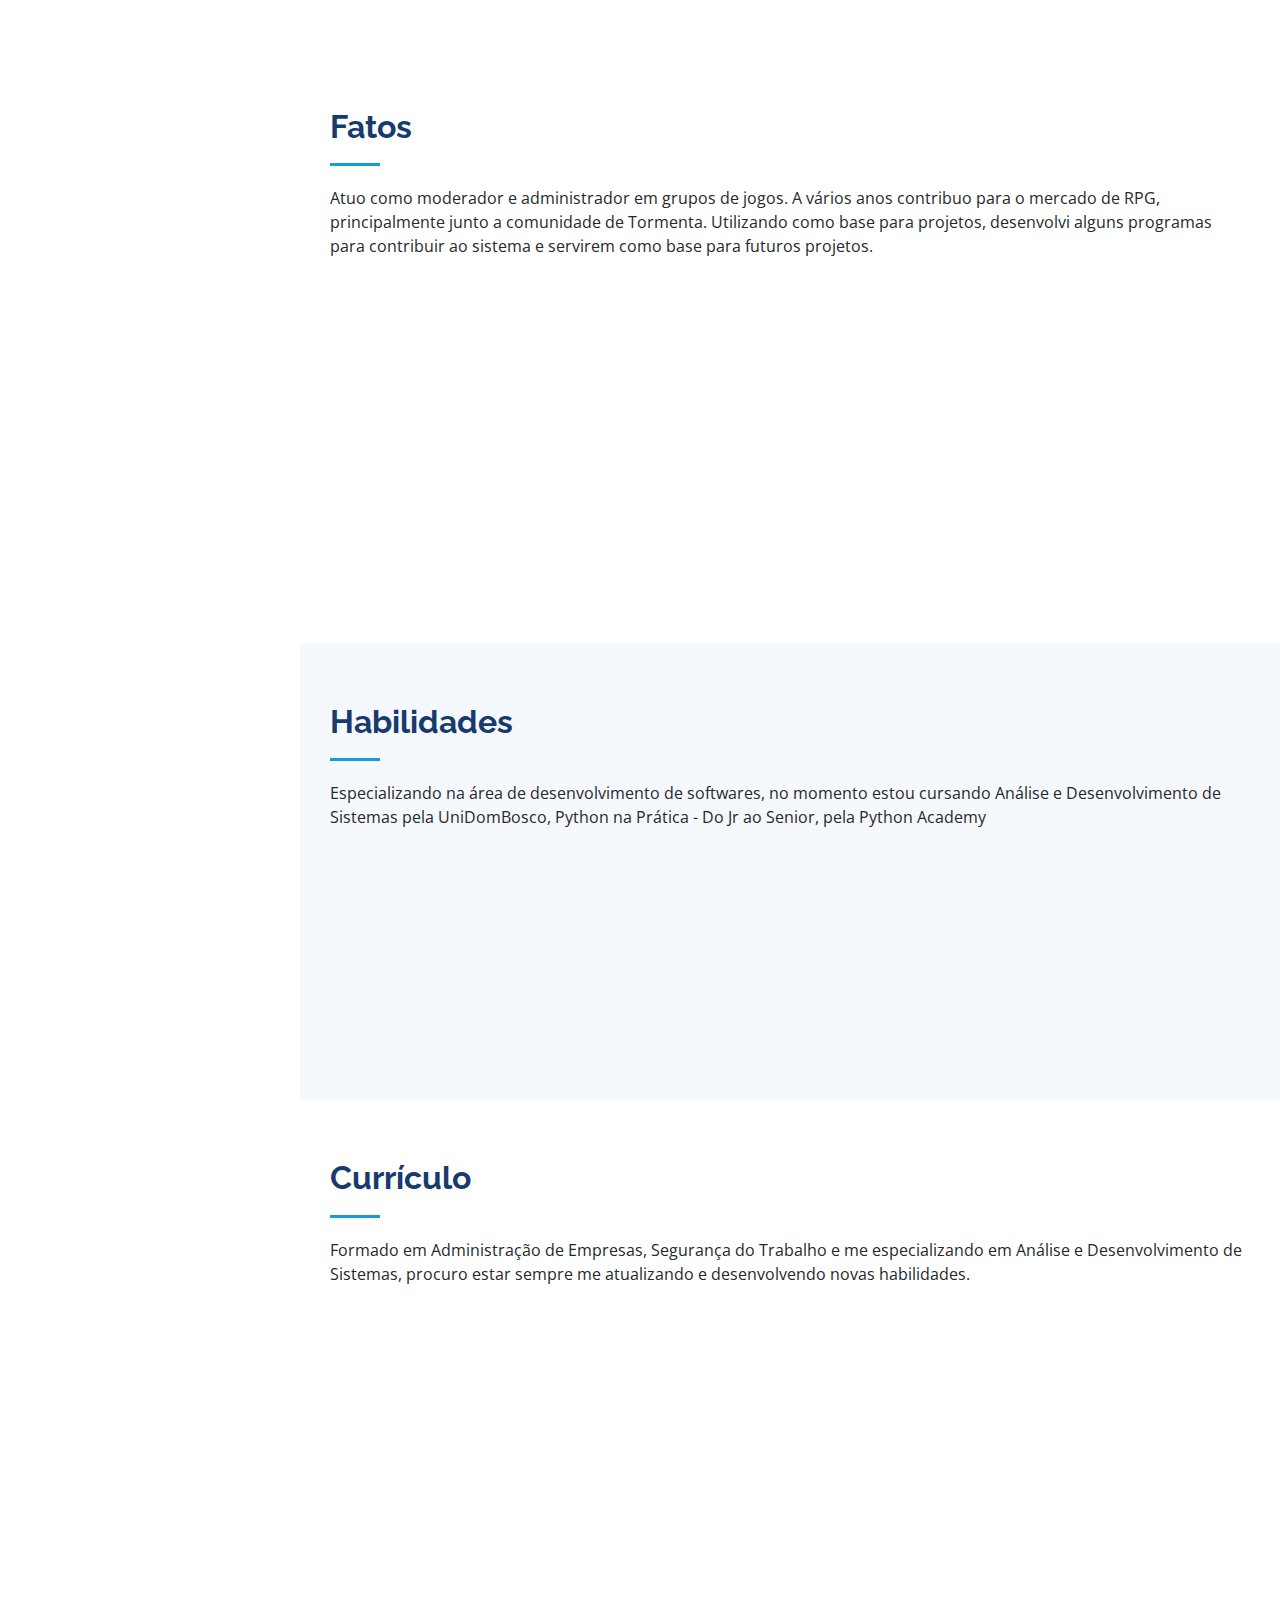
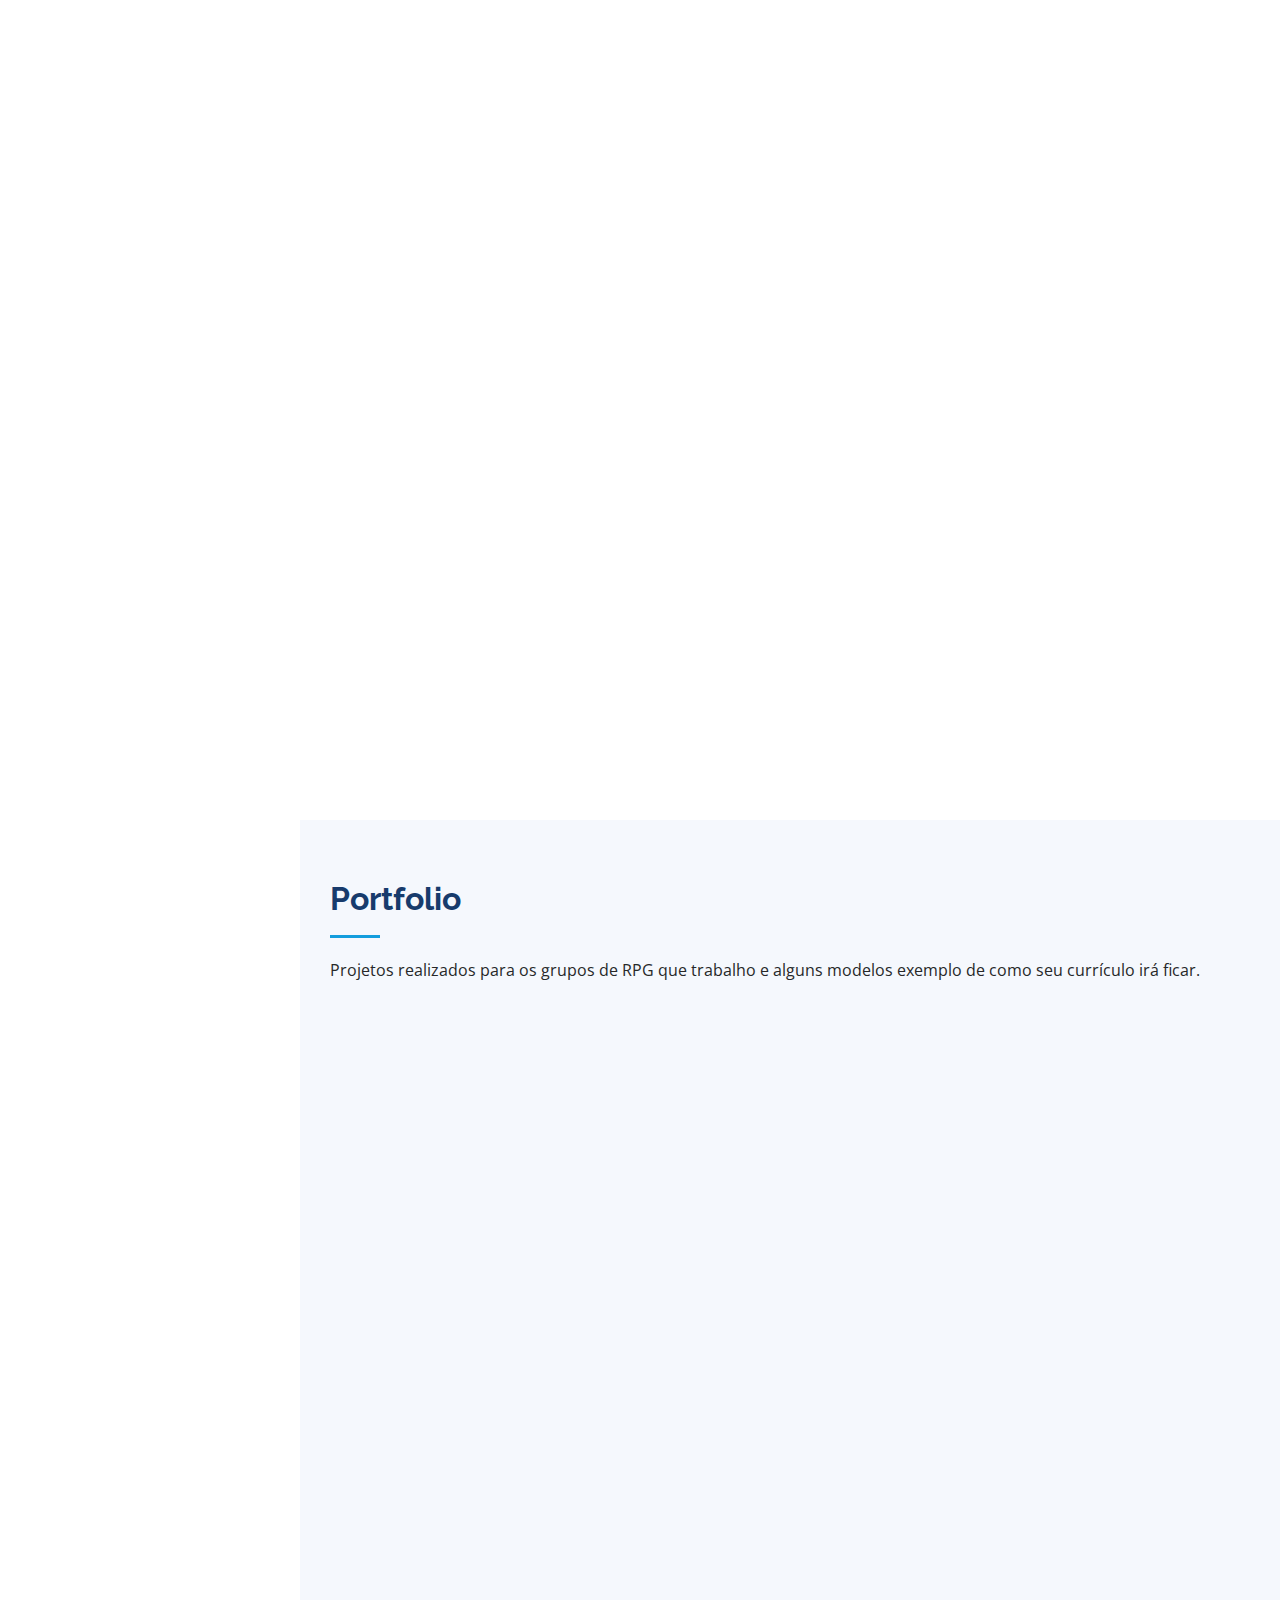
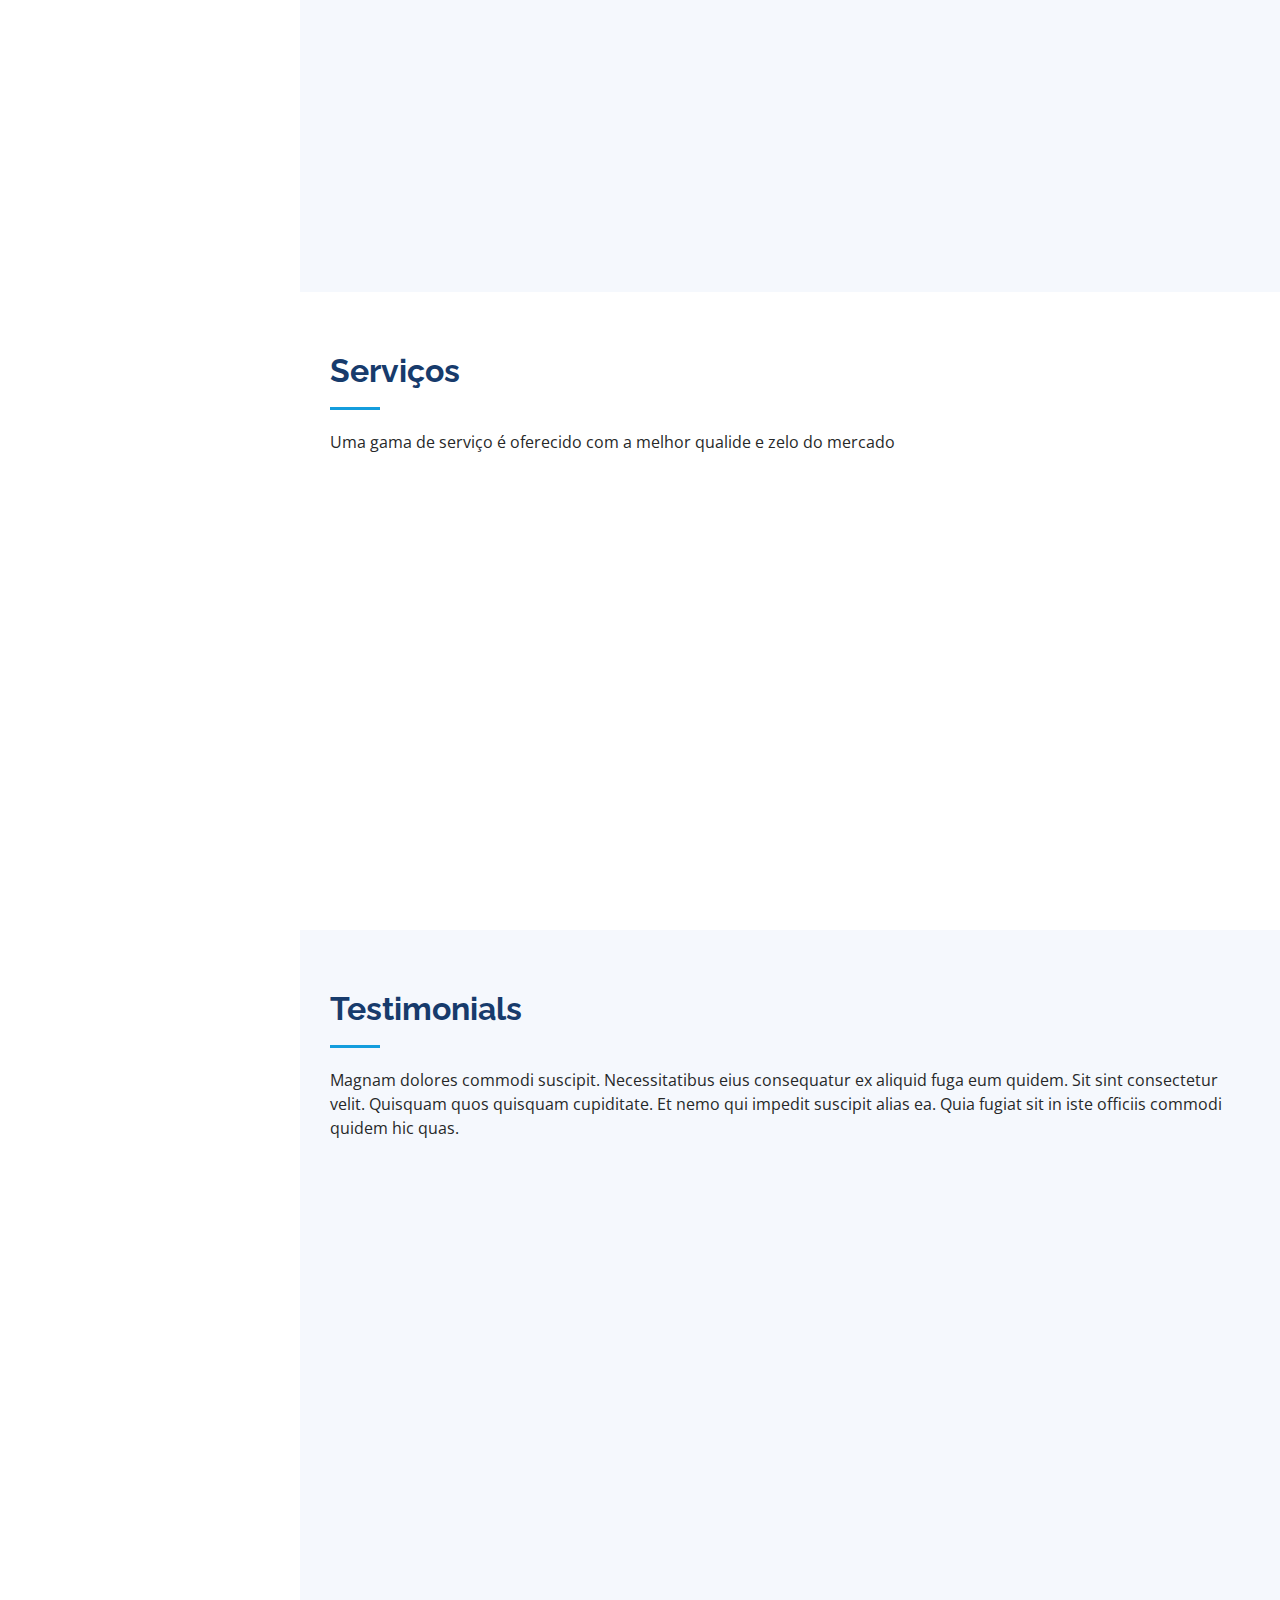
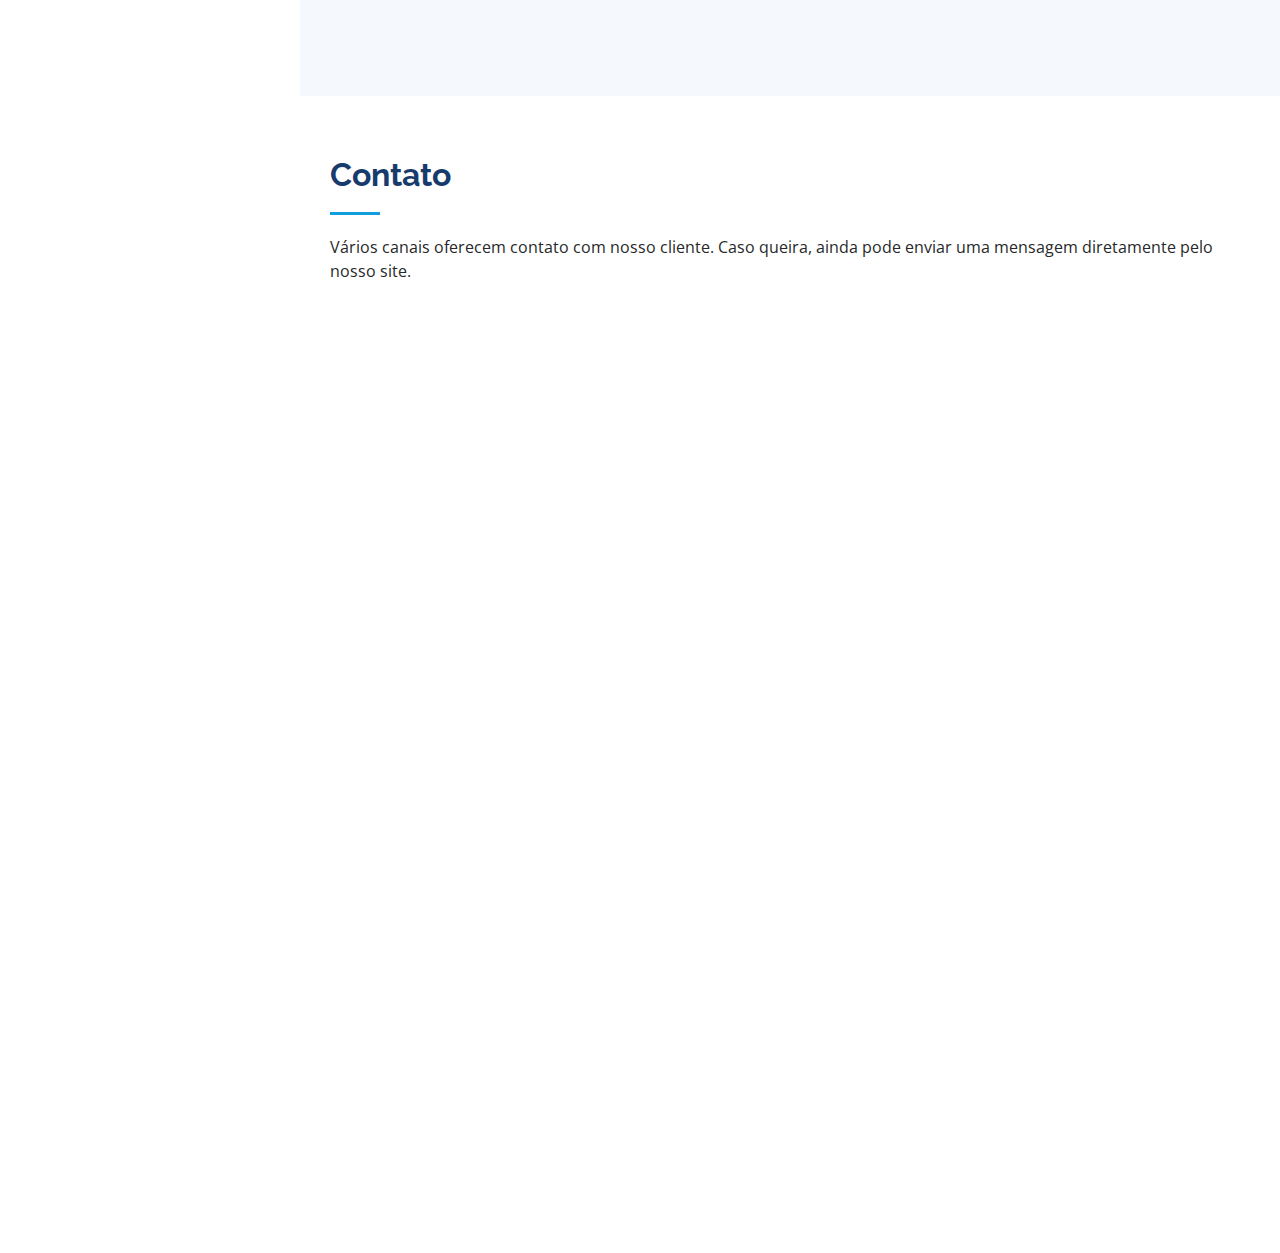
==== commit f2aecc15: "Update index.html" ====
--- a/index.html
+++ b/index.html
@@ -149,7 +149,7 @@
             <div class="count-box">
               <i class="bi bi-journal-richtext"></i>
               <span data-purecounter-start="0" data-purecounter-end="3" data-purecounter-duration="1" class="purecounter"></span>
-              <p><strong>Projetos Concluídos</strong> Poucos por enquanto, mas todos dedicados e sempre evoluindo.</p>
+              <p><strong>Projetos Concluídos</strong> Poucos por enquanto, mas todos realizados com muita dedicação e sempre evoluindo.</p>
             </div>
           </div>
 
@@ -180,7 +180,7 @@
 
         <div class="section-title">
           <h2>Habilidades</h2>
-          <p>Especializando na área de desenvolvimento de softwares, no momento estou cusando Análise e Desenvolvimento de Sistemas pela UniDomBosco, Python na Prática - Do Jr ao Senior, pela Python Academy</p>
+          <p>Especializando na área de desenvolvimento de softwares, no momento estou cursando Análise e Desenvolvimento de Sistemas pela UniDomBosco, Python na Prática - Do Jr ao Senior, pela Python Academy</p>
         </div>
 
         <div class="row skills-content">
@@ -347,7 +347,7 @@
               <img src="assets/img/portfolio/portfolio-2.jpg" class="img-fluid" alt="">
               <div class="portfolio-links">
                 <a href="assets/img/portfolio/portfolio-2.jpg" data-gallery="portfolioGallery" class="portfolio-lightbox" title="Web 3"><i class="bx bx-plus"></i></a>
-                <a href="portfolio-details.html" title="More Details"><i class="bx bx-link"></i></a>
+                <a href="https://nicholemos.github.io/modelocurriculo/" target="_blank"  title="More Details"><i class="bx bx-link"></i></a>
               </div>
             </div>
           </div>
@@ -367,7 +367,7 @@
               <img src="assets/img/portfolio/portfolio-4.jpg" class="img-fluid" alt="">
               <div class="portfolio-links">
                 <a href="assets/img/portfolio/portfolio-4.jpg" data-gallery="portfolioGallery" class="portfolio-lightbox" title="Card 2"><i class="bx bx-plus"></i></a>
-                <a href="portfolio-details.html" title="More Details"><i class="bx bx-link"></i></a>
+                <a href="https://nicholemos.github.io/GeradorMonstros/" target="_blank" title="More Details"><i class="bx bx-link"></i></a>
               </div>
             </div>
           </div>
@@ -377,7 +377,7 @@
               <img src="assets/img/portfolio/portfolio-5.jpg" class="img-fluid" alt="">
               <div class="portfolio-links">
                 <a href="assets/img/portfolio/portfolio-5.jpg" data-gallery="portfolioGallery" class="portfolio-lightbox" title="Web 2"><i class="bx bx-plus"></i></a>
-                <a href="portfolio-details.html" title="More Details"><i class="bx bx-link"></i></a>
+                <a href="https://nicholemos.github.io/modelo_site/" target="_blank" title="More Details"><i class="bx bx-link"></i></a>
               </div>
             </div>
           </div>
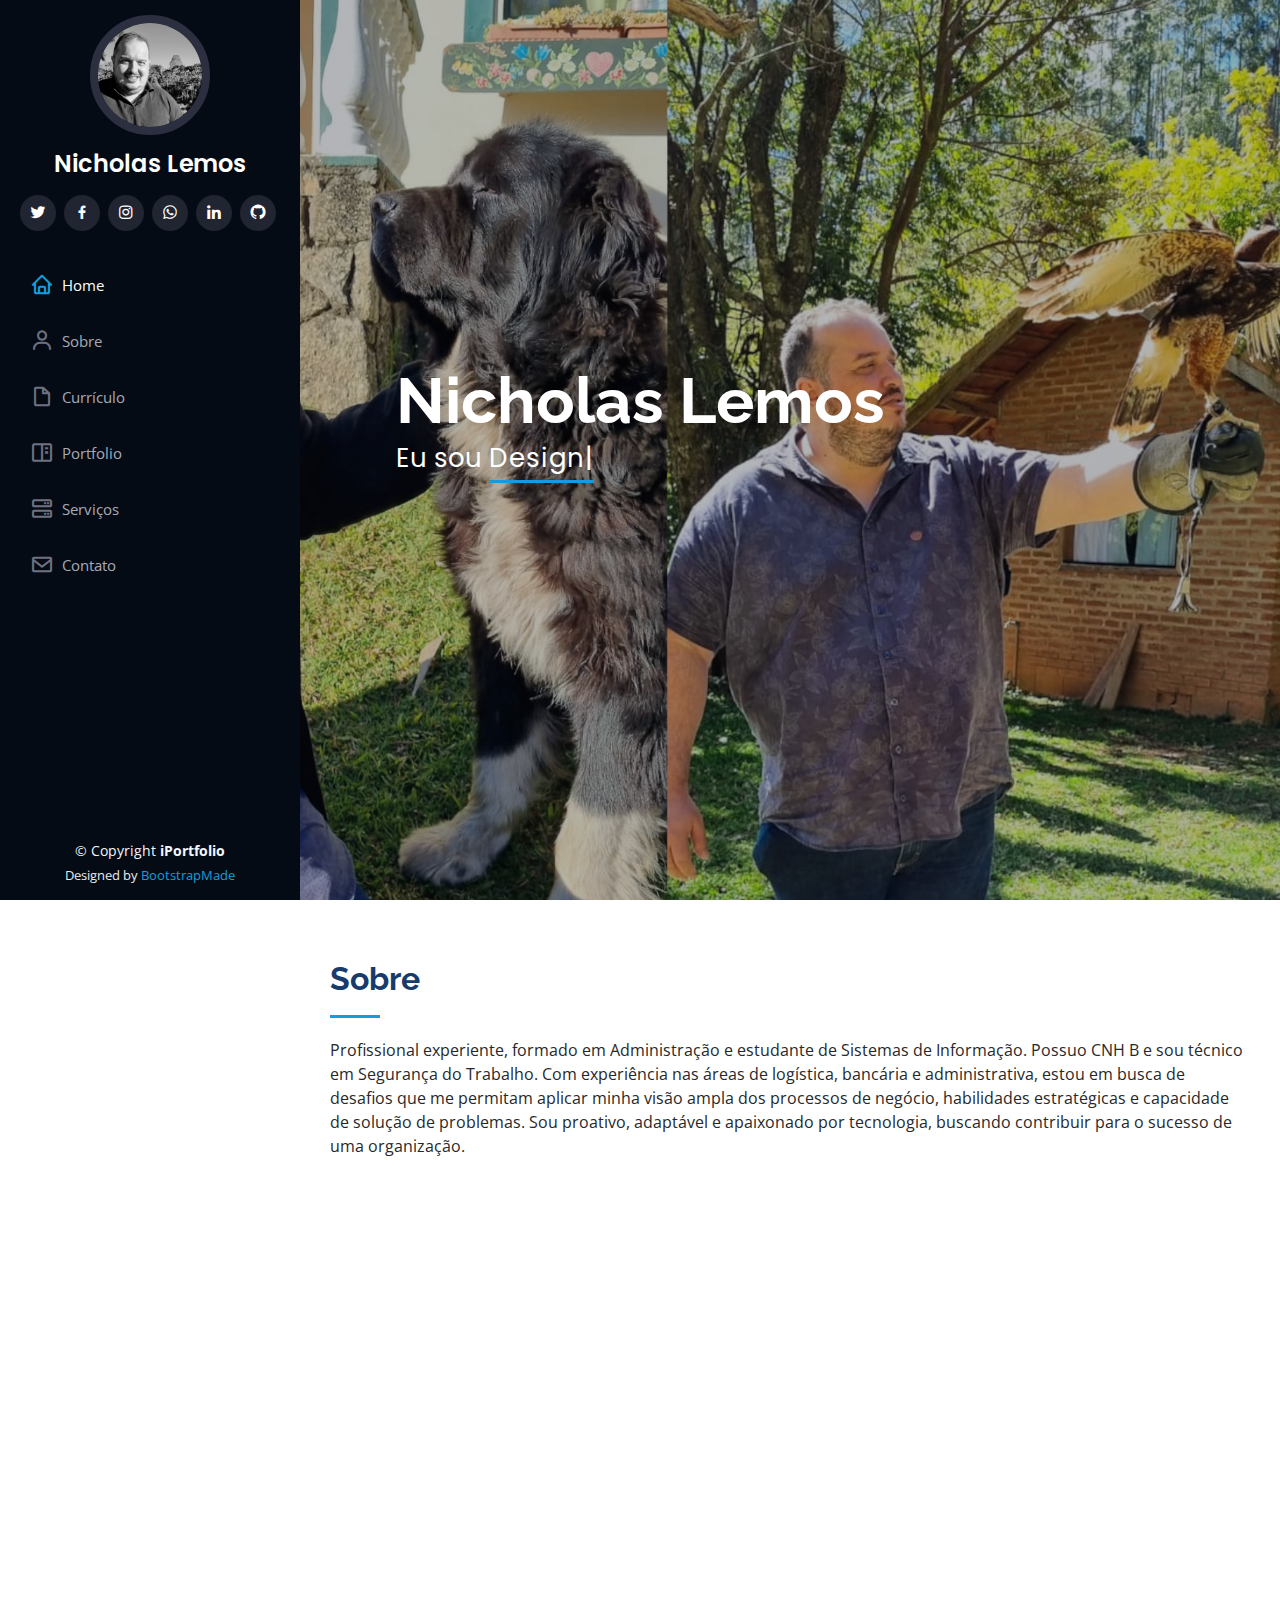
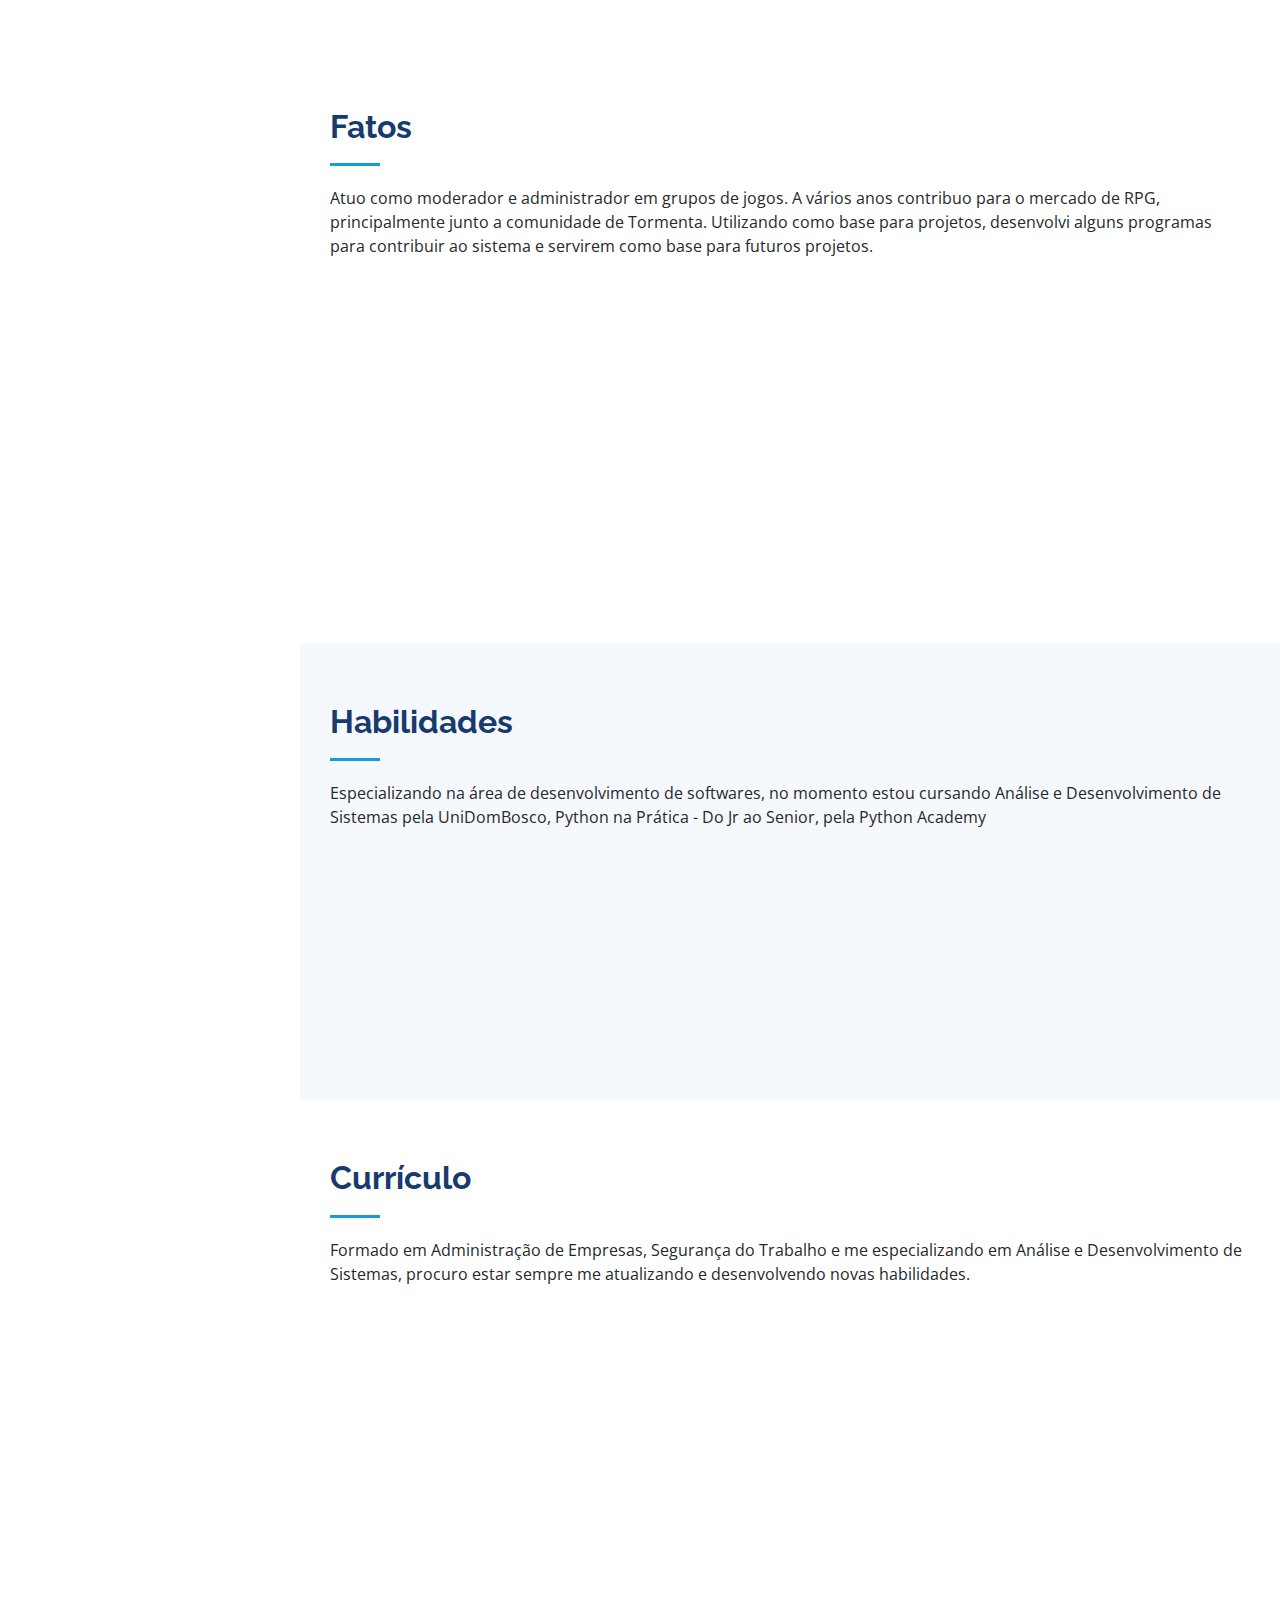
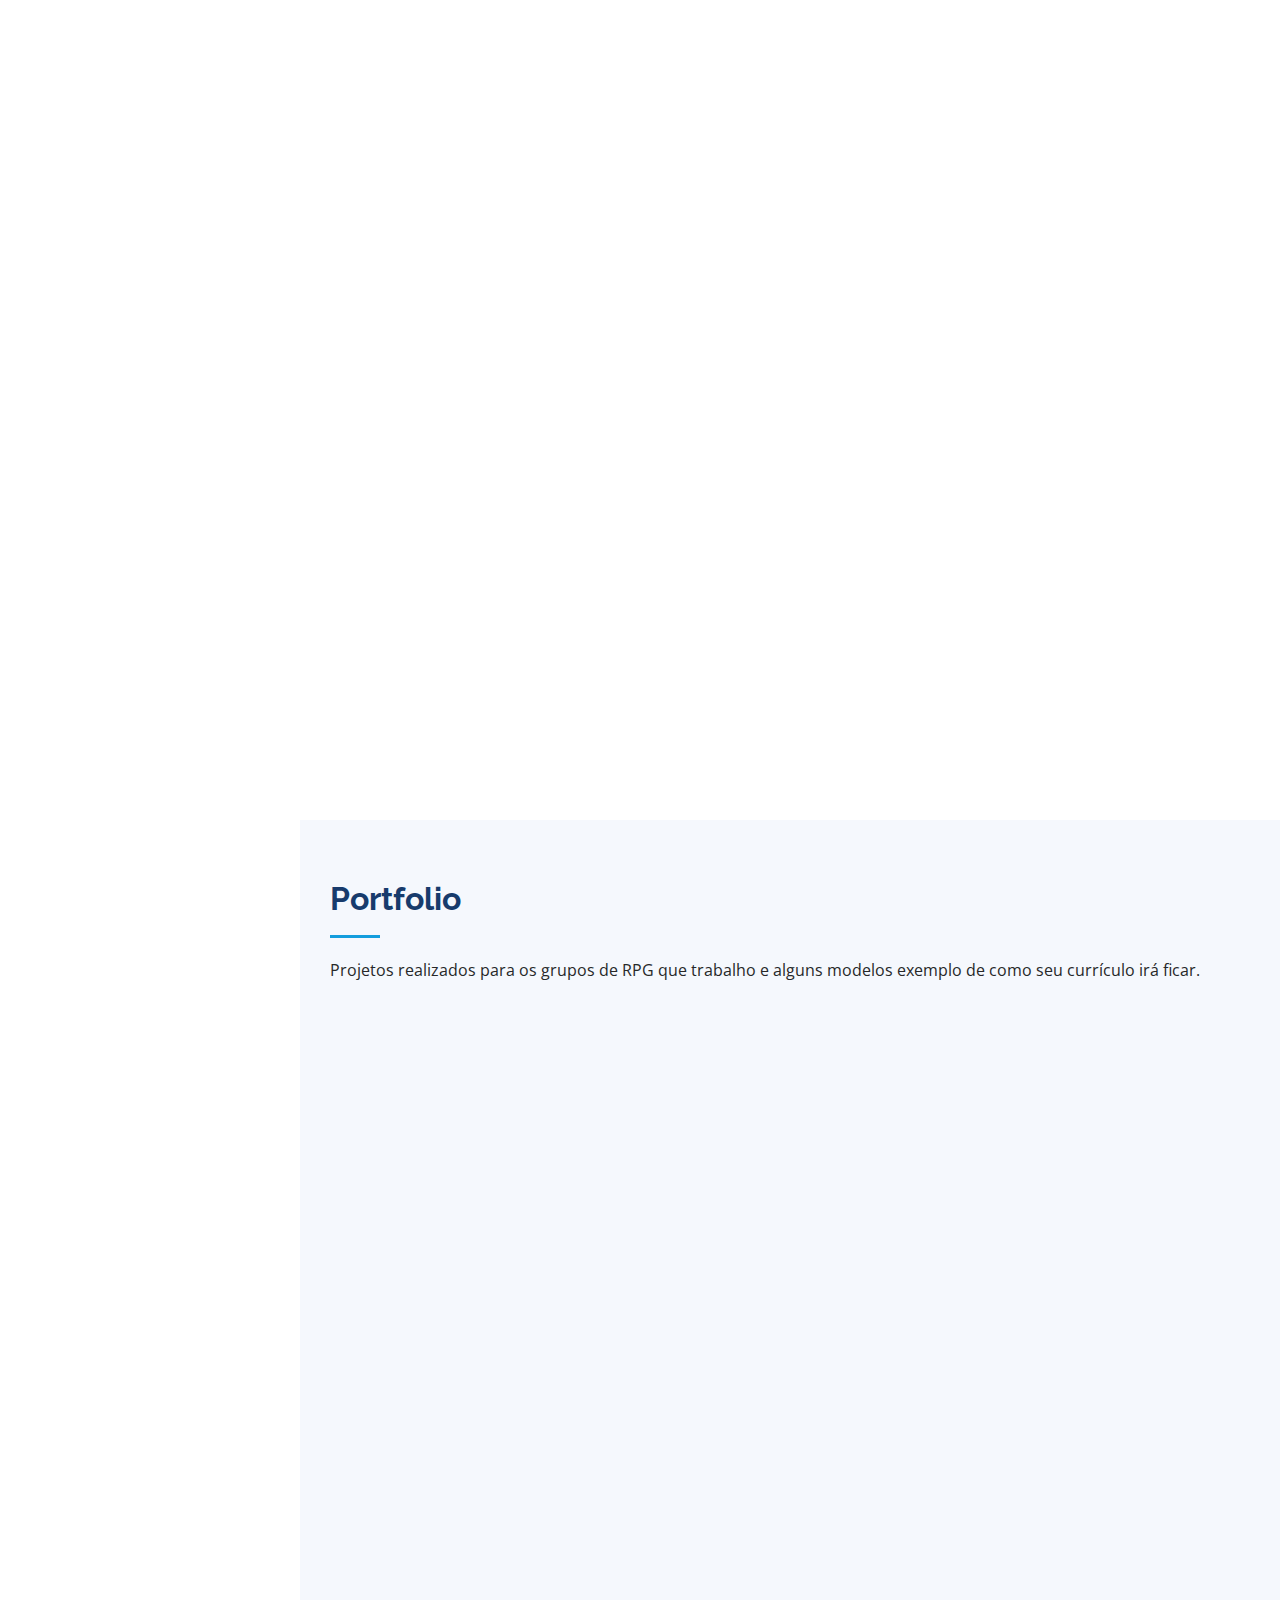
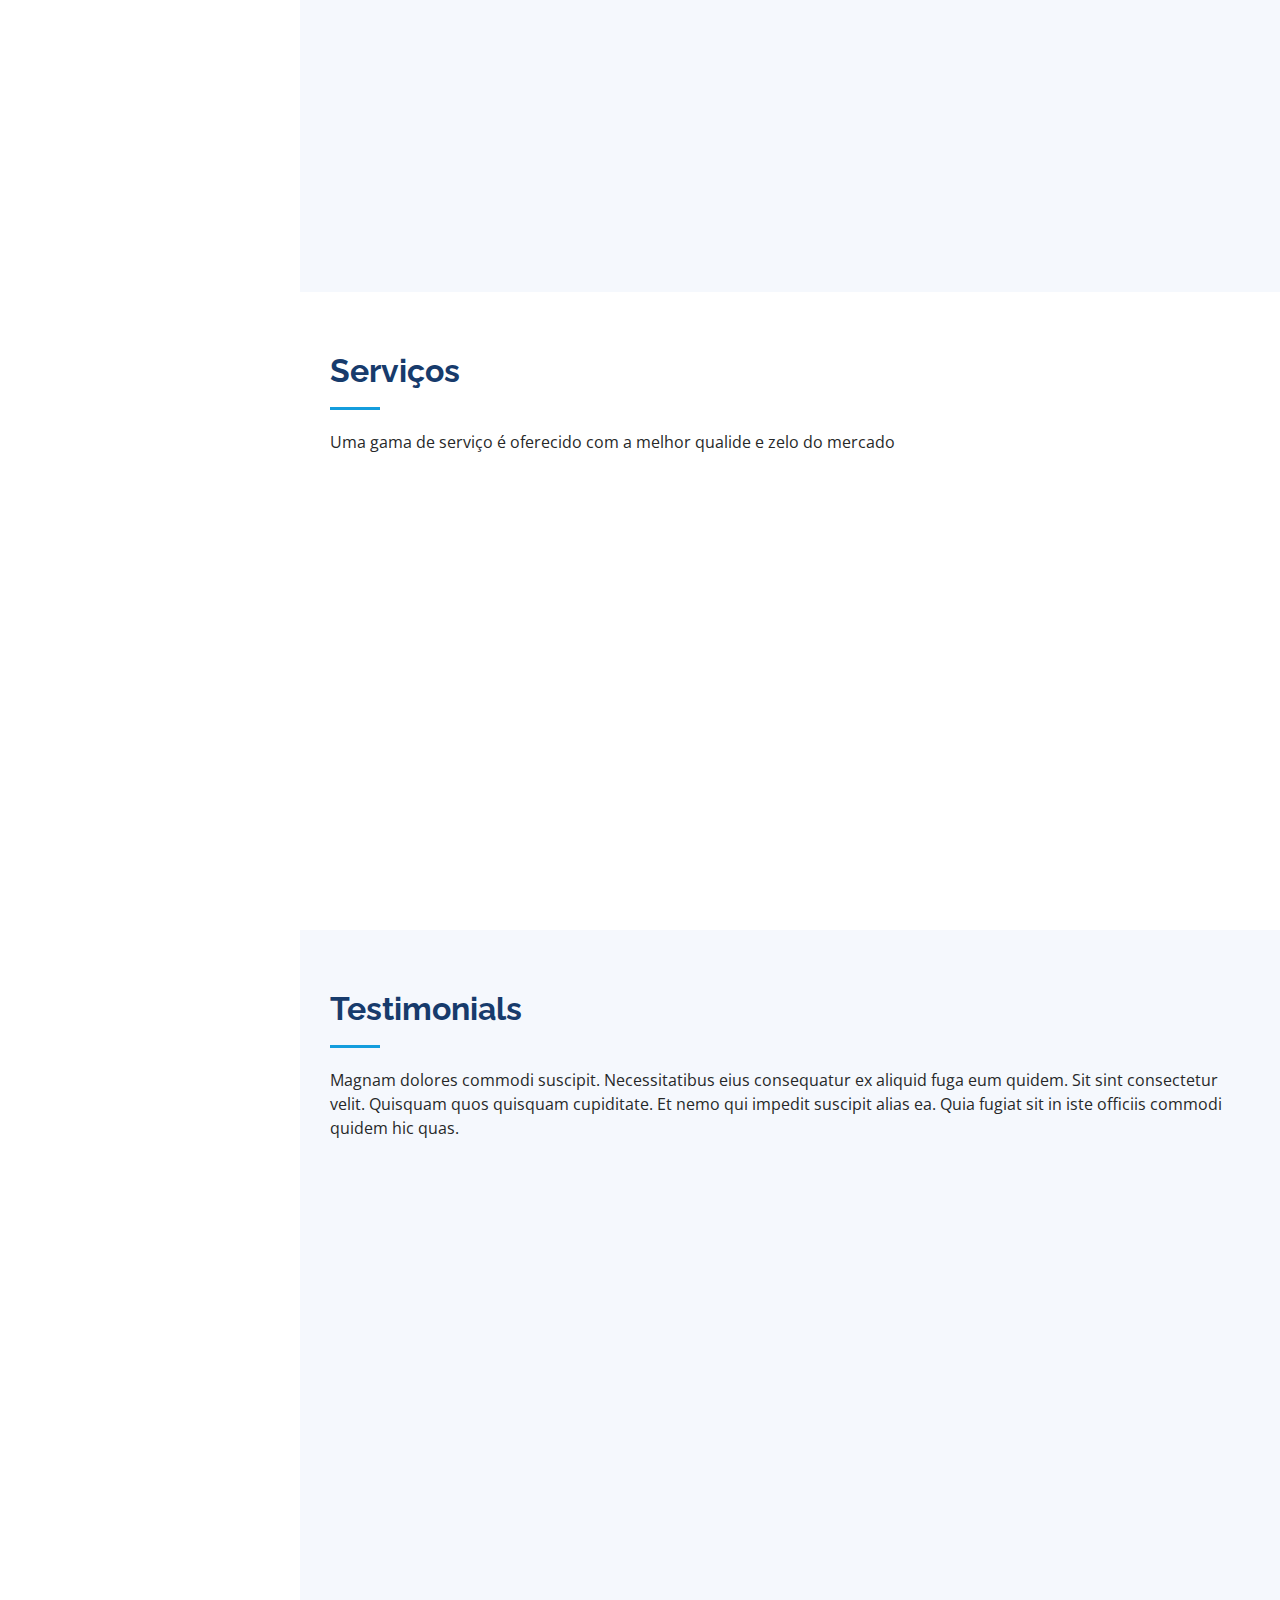
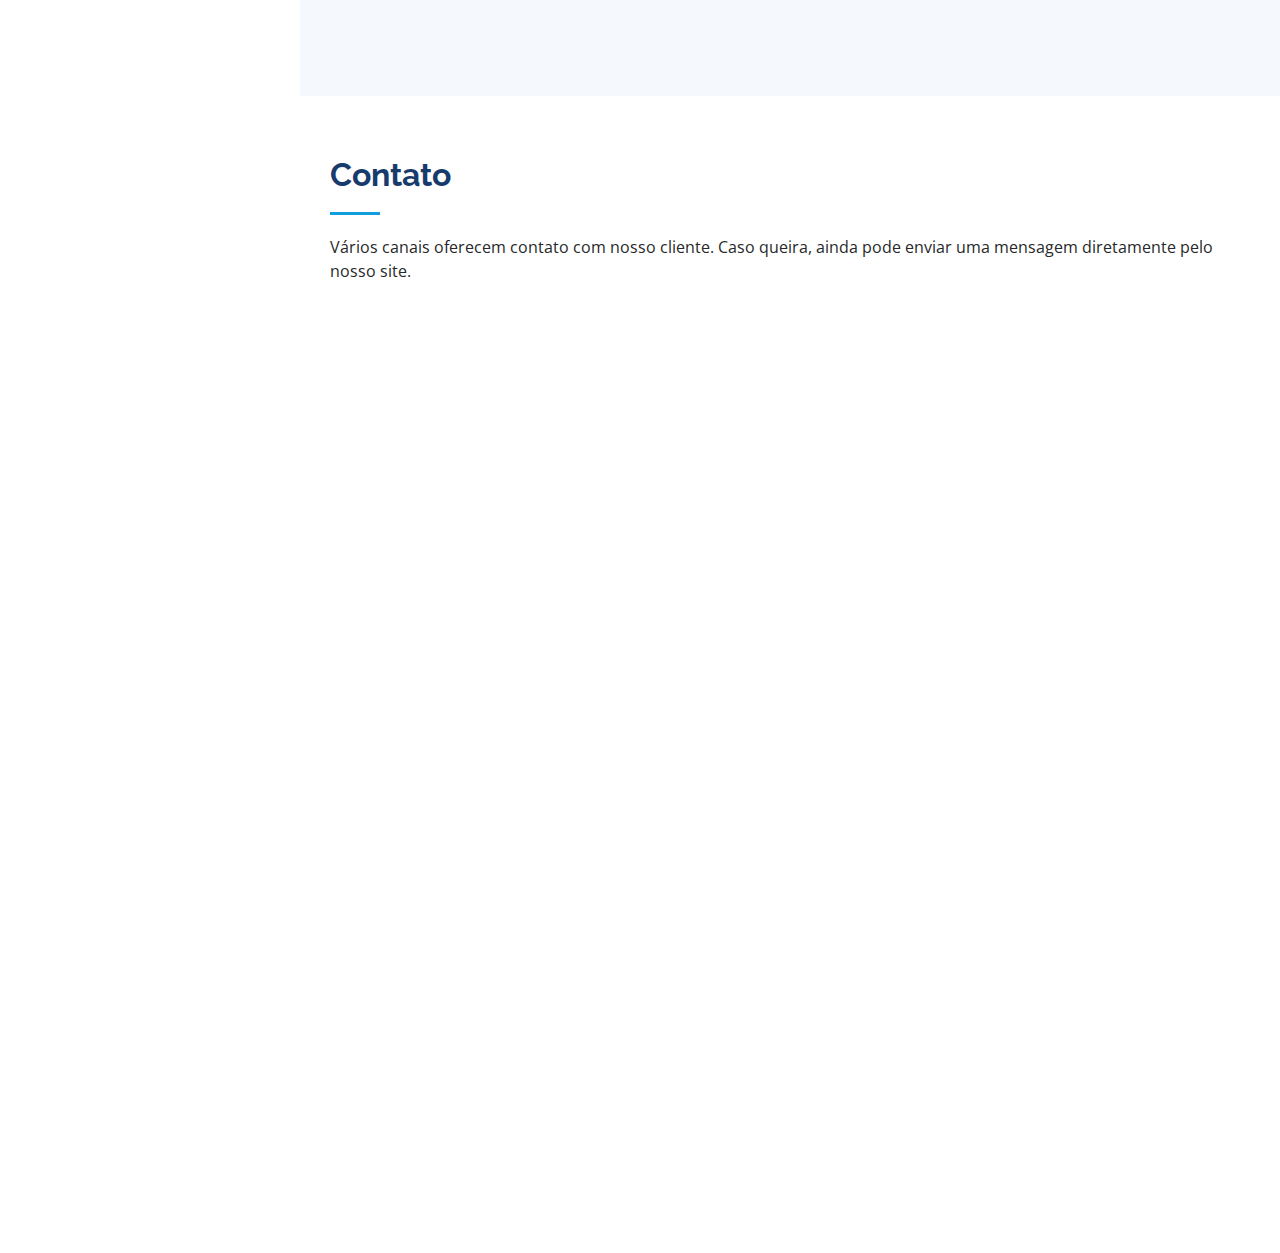
==== commit 7a05ba7d: "Update index.html" ====
--- a/index.html
+++ b/index.html
@@ -334,10 +334,10 @@
 
           <div class="col-lg-4 col-md-6 portfolio-item filter-app">
             <div class="portfolio-wrap">
-              <img src="assets/img/portfolio/portfolio-1.jpg" class="img-fluid" alt="">
+              <img src="https://www.canva.com/design/DAFsjY2ZC_c/xiDOQfvHzDr8U0-HvX4cSQ/view?utm_content=DAFsjY2ZC_c&utm_campaign=designshare&utm_medium=link&utm_source=viewer" class="img-fluid" alt="">
               <div class="portfolio-links">
                 <a href="assets/img/portfolio/portfolio-1.jpg" data-gallery="portfolioGallery" class="portfolio-lightbox" title="App 1"><i class="bx bx-plus"></i></a>
-                <a href="https://nicholemos.github.io/" target="_blank" title="More Details"><i class="bx bx-link"></i></a>
+                <a href="https://nicholemos.github.io/CalculadoradeAtributos/" target="_blank" title="More Details"><i class="bx bx-link"></i></a>
               </div>
             </div>
           </div>
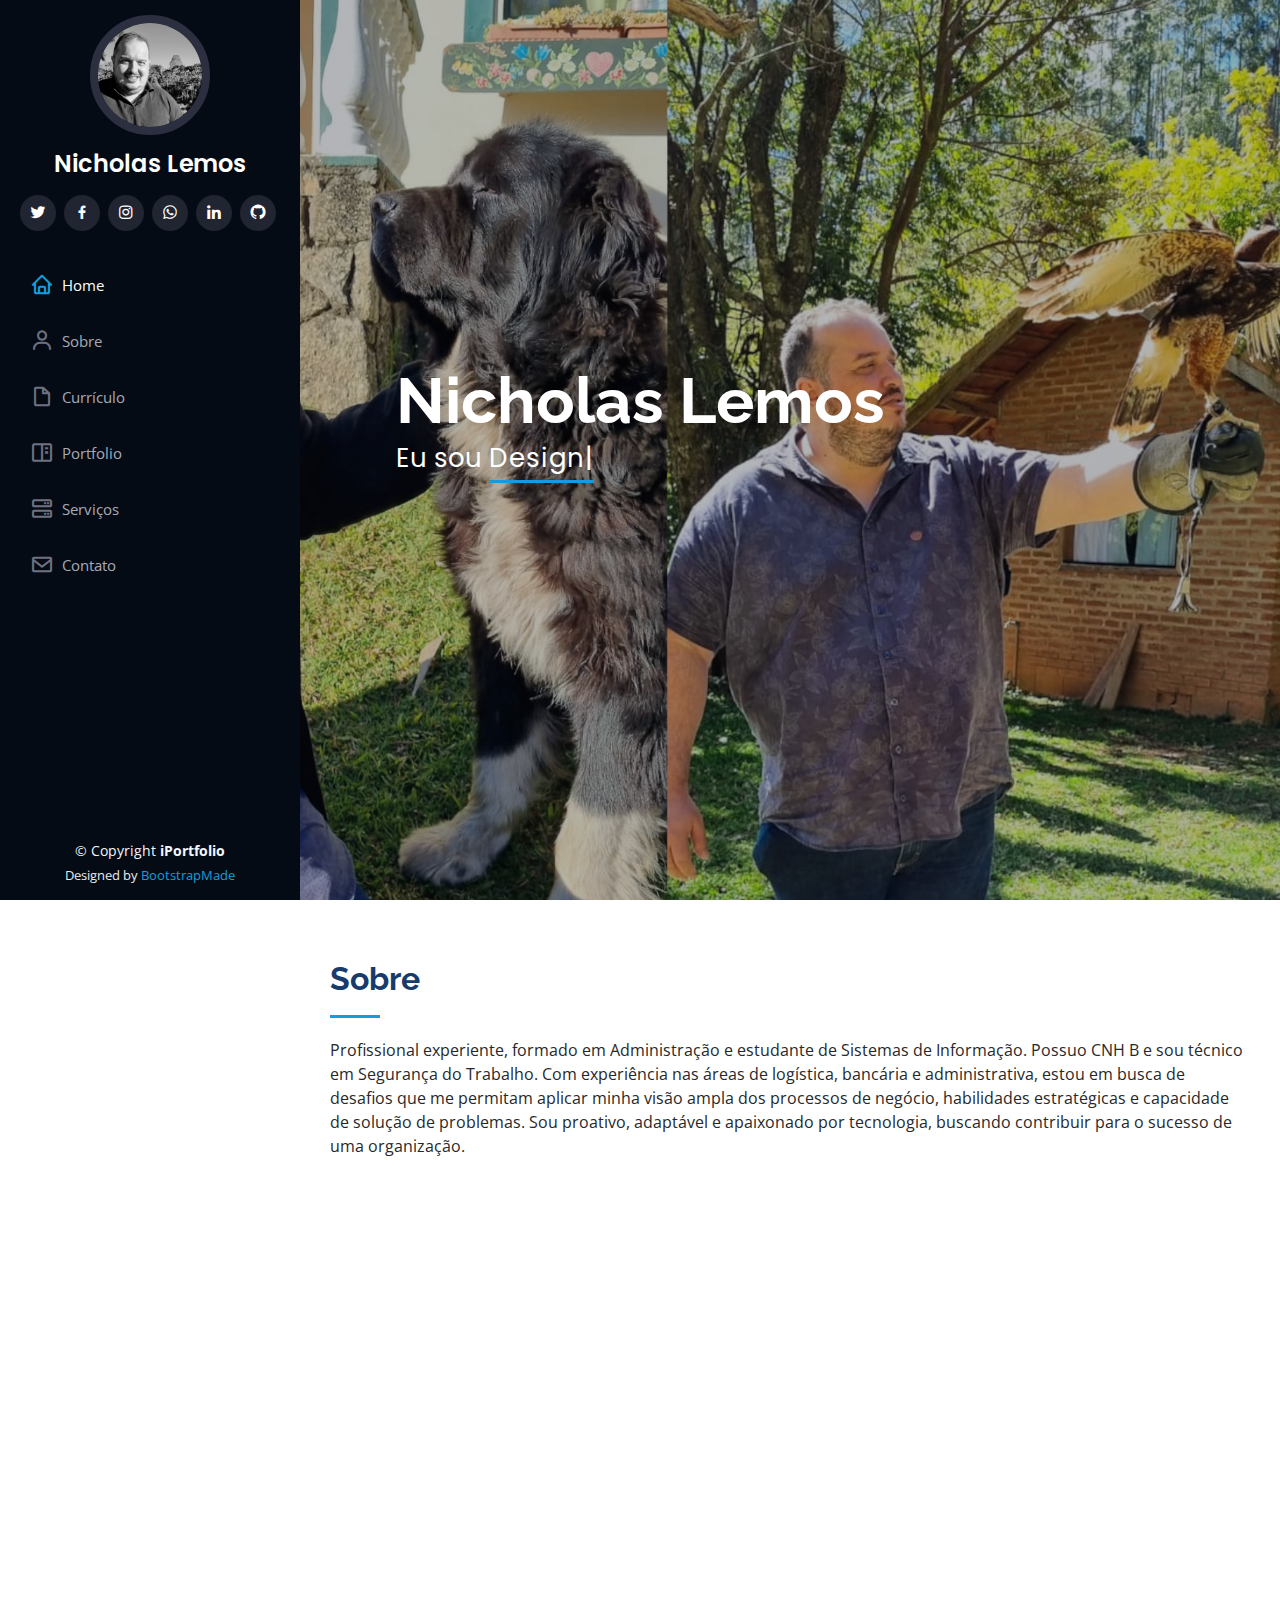
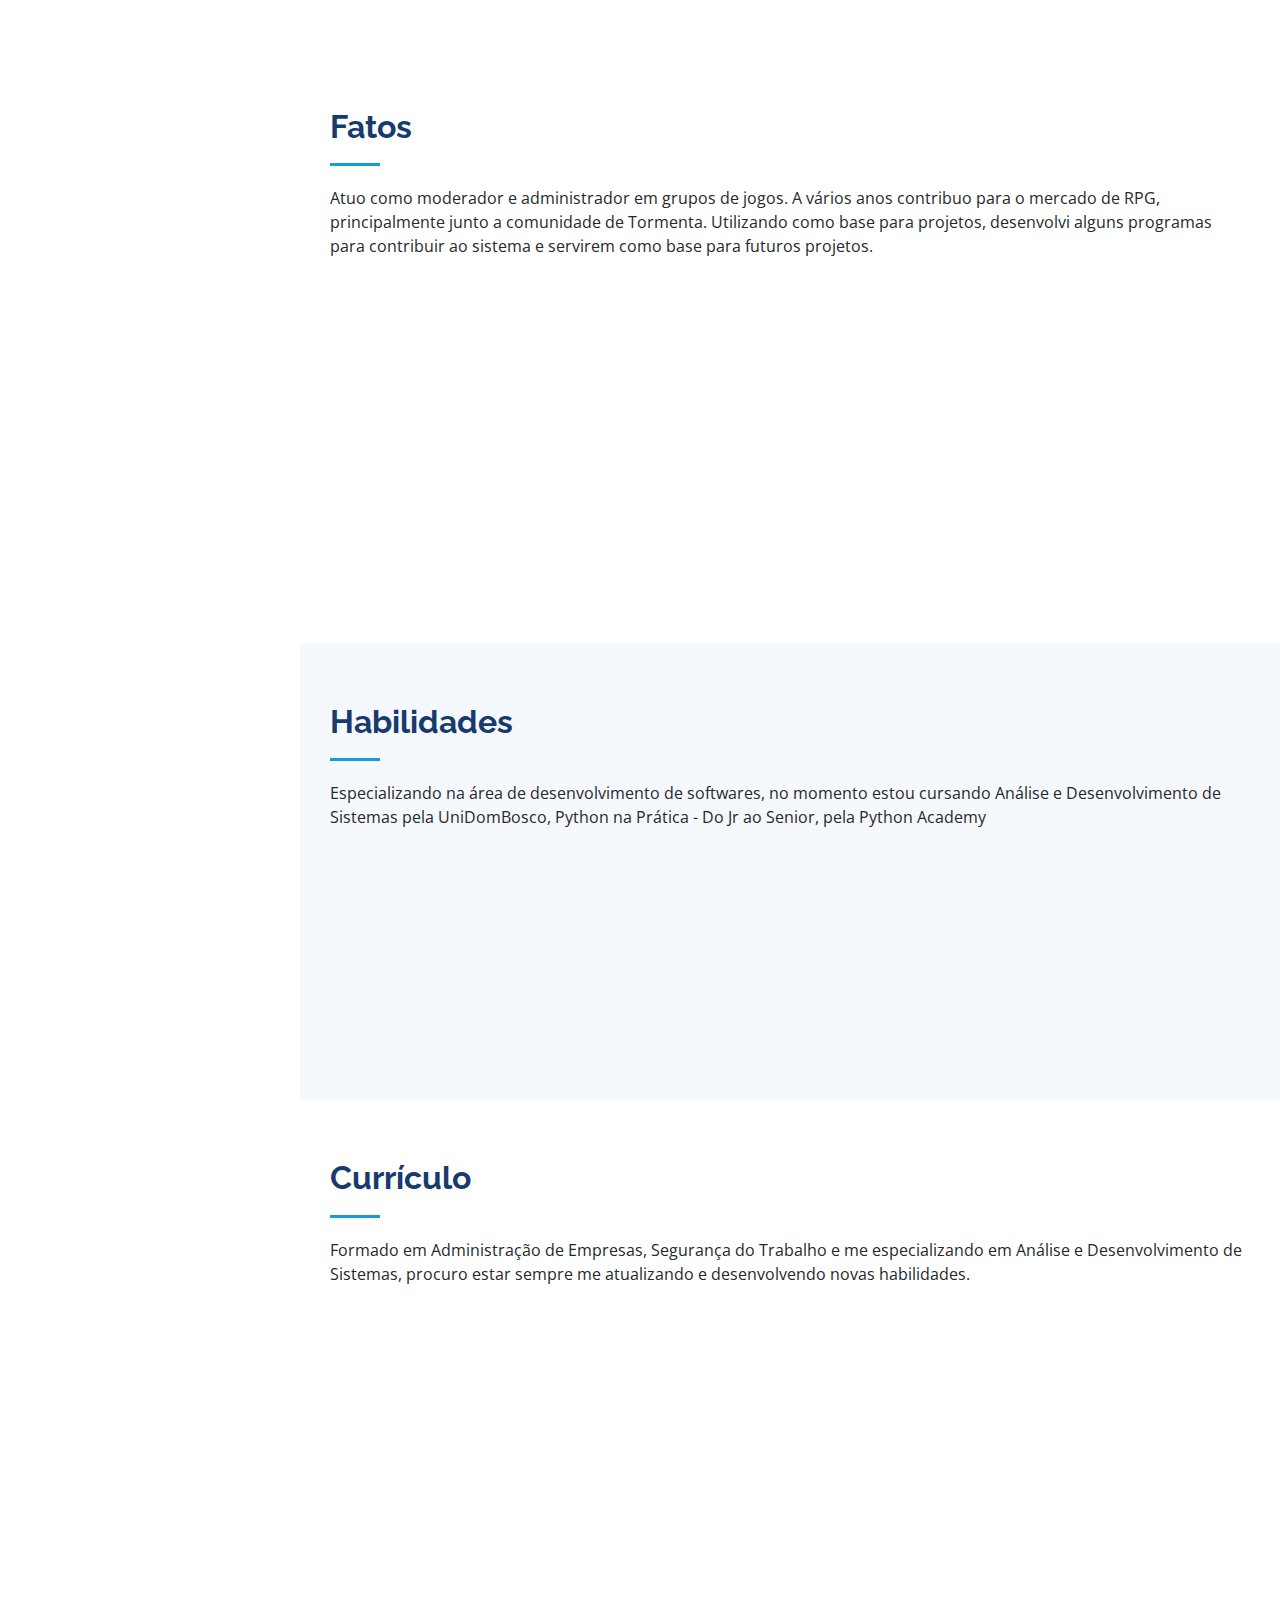
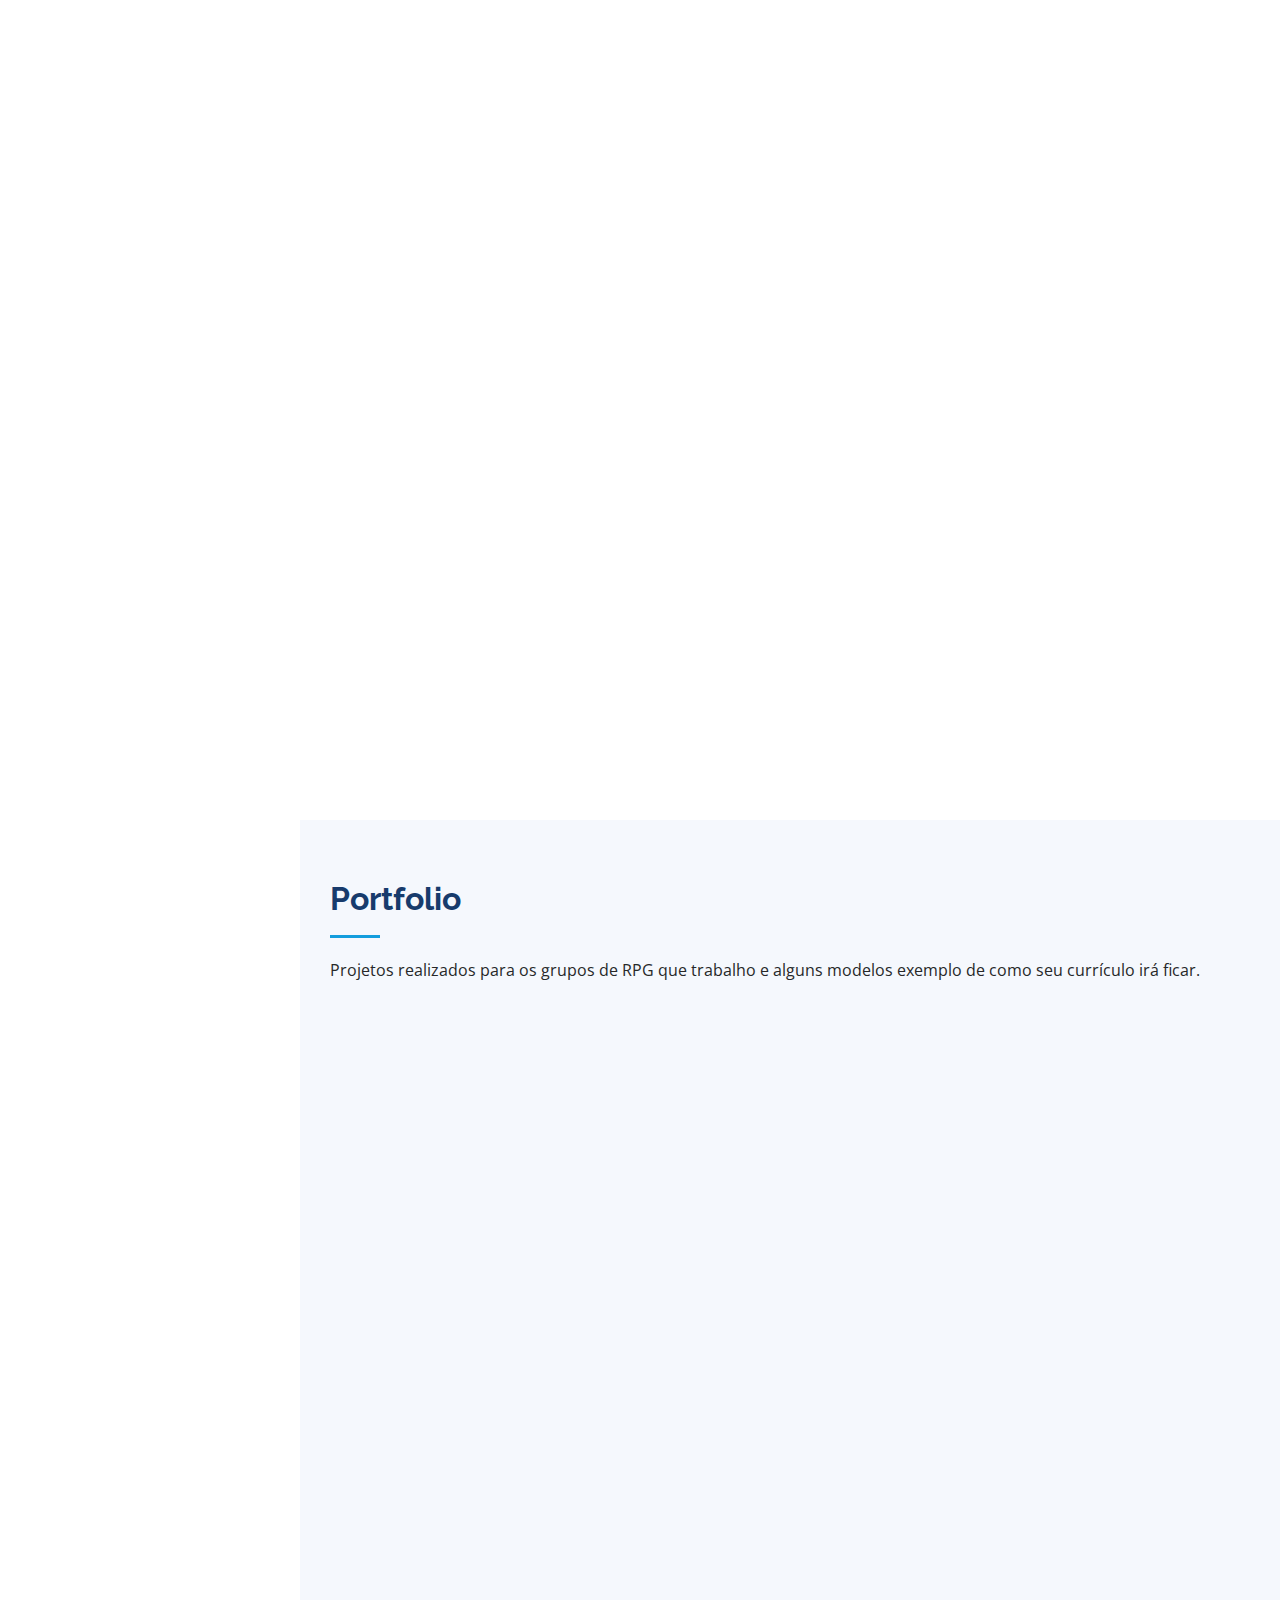
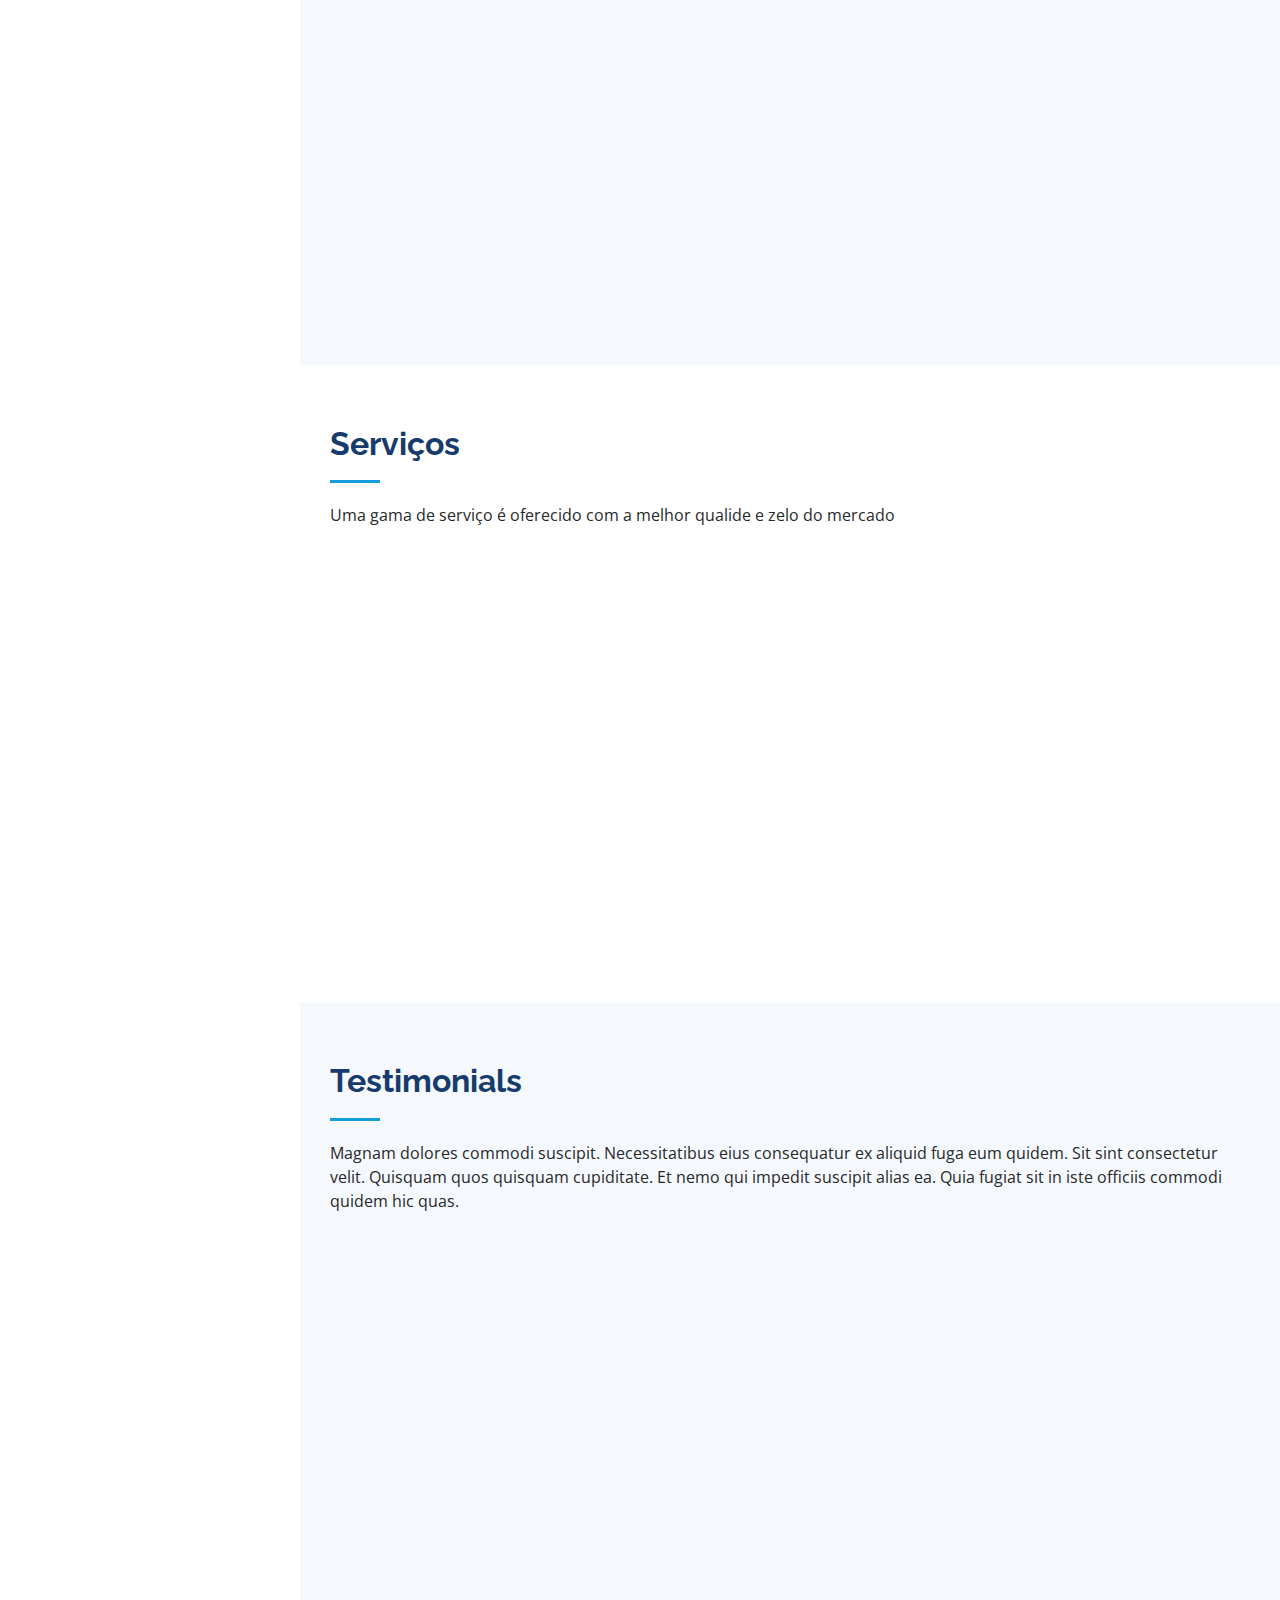
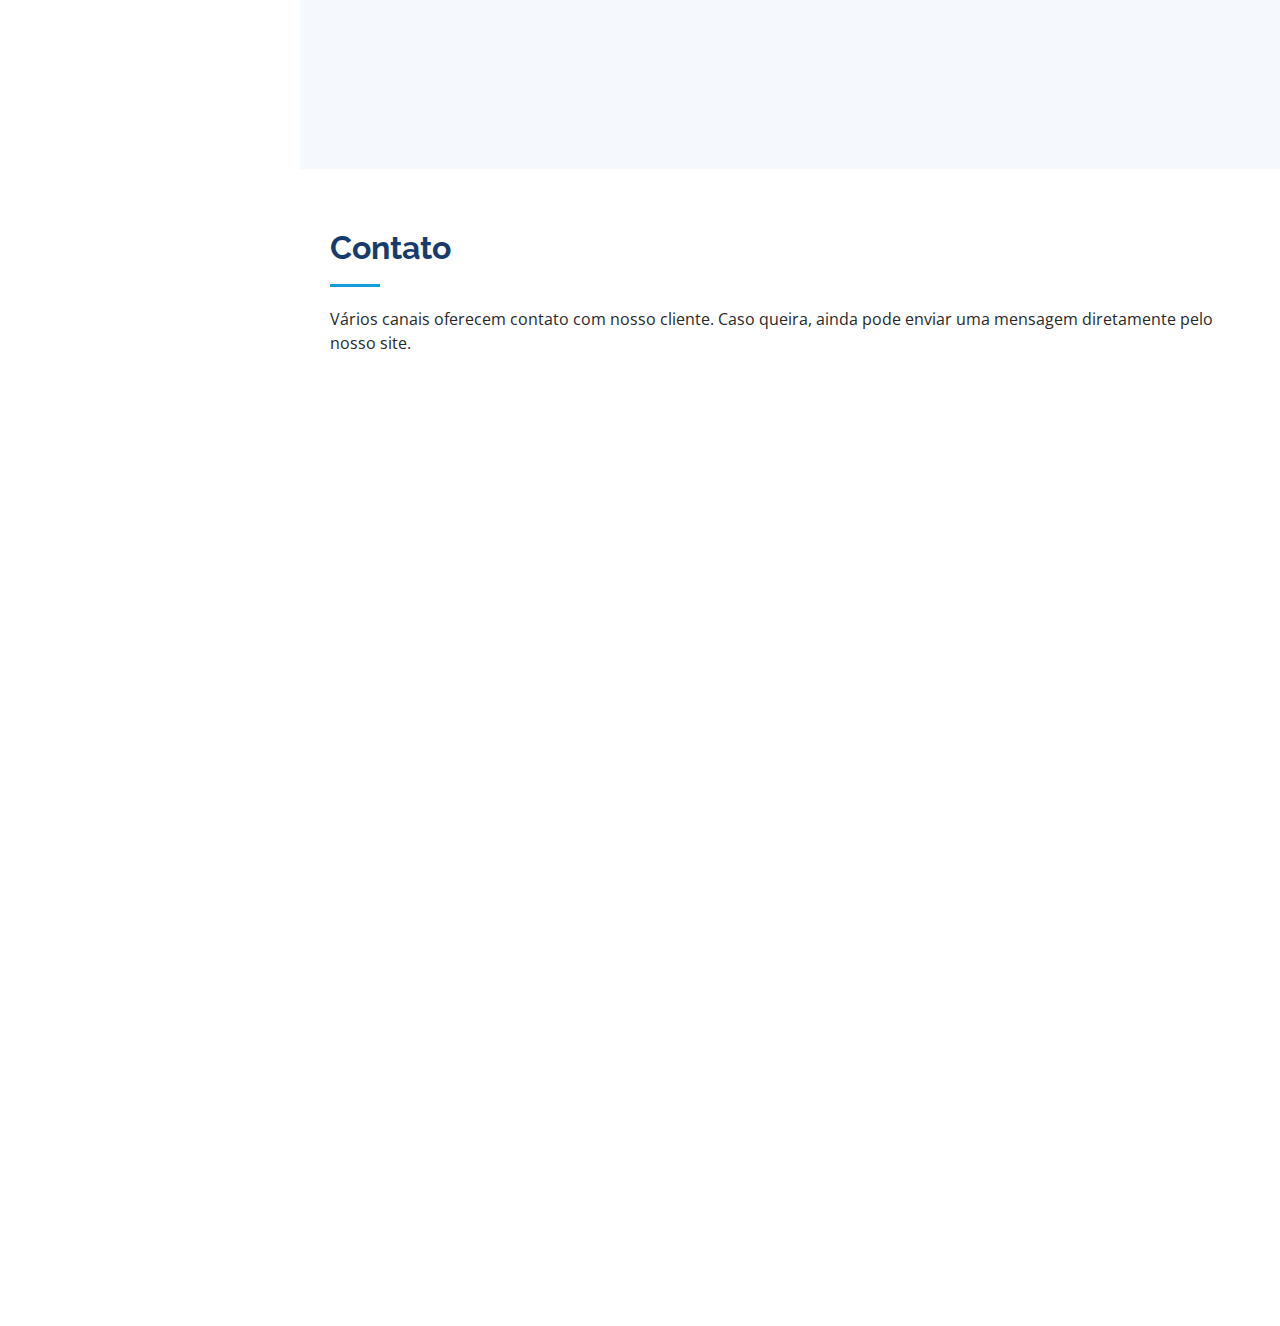
==== commit 03bfab9b: "Update index.html" ====
--- a/index.html
+++ b/index.html
@@ -334,7 +334,7 @@
 
           <div class="col-lg-4 col-md-6 portfolio-item filter-app">
             <div class="portfolio-wrap">
-              <img src="https://www.canva.com/design/DAFsjY2ZC_c/xiDOQfvHzDr8U0-HvX4cSQ/view?utm_content=DAFsjY2ZC_c&utm_campaign=designshare&utm_medium=link&utm_source=viewer" class="img-fluid" alt="">
+              <img src="assets/img/portfolio/portfolio-1.jpg" class="img-fluid" alt="">
               <div class="portfolio-links">
                 <a href="assets/img/portfolio/portfolio-1.jpg" data-gallery="portfolioGallery" class="portfolio-lightbox" title="App 1"><i class="bx bx-plus"></i></a>
                 <a href="https://nicholemos.github.io/CalculadoradeAtributos/" target="_blank" title="More Details"><i class="bx bx-link"></i></a>
